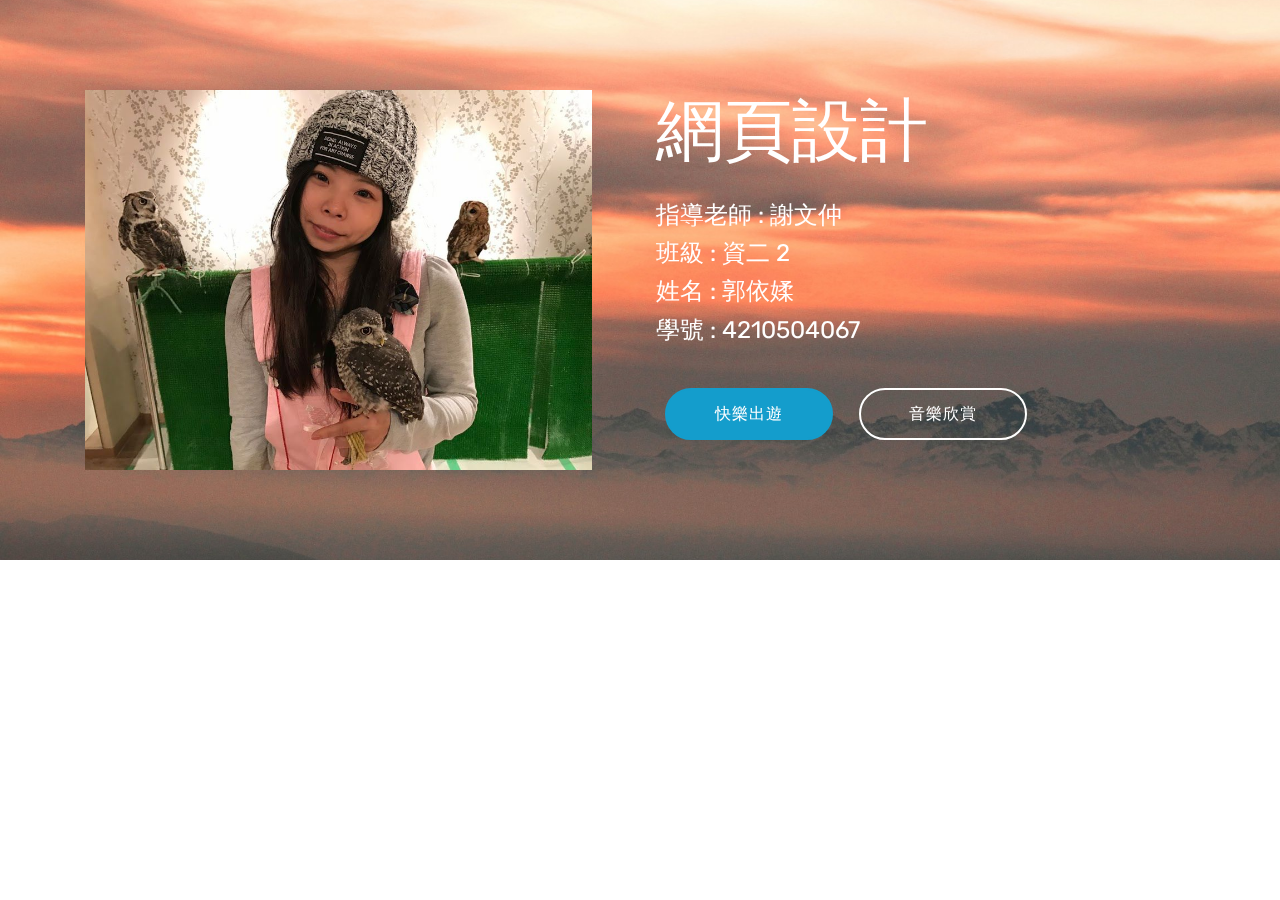
==== index.html @ 555ec70e "create github pages" ====
<!DOCTYPE html>
<html>
<head>
  <!-- Site made with Mobirise Website Builder v4.3.2, https://mobirise.com -->
  <meta charset="UTF-8">
  <meta http-equiv="X-UA-Compatible" content="IE=edge">
  <meta name="generator" content="Mobirise v4.3.2, mobirise.com">
  <meta name="viewport" content="width=device-width, initial-scale=1">
  <link rel="shortcut icon" href="assets/images/logo4.png" type="image/x-icon">
  <meta name="description" content="">
  <title>Home</title>
  <link rel="stylesheet" href="assets/tether/tether.min.css">
  <link rel="stylesheet" href="assets/bootstrap/css/bootstrap.min.css">
  <link rel="stylesheet" href="assets/bootstrap/css/bootstrap-grid.min.css">
  <link rel="stylesheet" href="assets/bootstrap/css/bootstrap-reboot.min.css">
  <link rel="stylesheet" href="assets/theme/css/style.css">
  <link rel="stylesheet" href="assets/mobirise/css/mbr-additional.css" type="text/css">
  
  
  
</head>
<body>
<section class="header3 cid-qCztbUWDJq mbr-parallax-background" id="header3-h" data-rv-view="11">

    

    

    <div class="container">
        <div class="media-container-row">
            <div class="mbr-figure" style="width: 100%;">
                <img src="assets/images/201703-1-911x683.jpg" alt="Mobirise" title="" media-simple="true">
            </div>

            <div class="media-content">
                <h1 class="mbr-section-title mbr-white pb-3 mbr-fonts-style display-1">
                    網頁設計</h1>
                
                <div class="mbr-section-text mbr-white pb-3 ">
                    <p class="mbr-text mbr-fonts-style display-5">指導老師 : 謝文仲
<br>班級 : 資二 2
<br>姓名 : 郭依媃
<br>學號 : 4210504067</p>
                </div>
                <div class="mbr-section-btn"><a class="btn btn-md btn-primary display-4" href="https://mobirise.com">快樂出遊</a>
                    <a class="btn btn-md btn-white-outline display-4" href="https://mobirise.com">音樂欣賞</a></div>
            </div>
        </div>
    </div>

</section>


  <section class="engine"><a href="https://mobirise.co/b">web site creator</a></section><script src="assets/web/assets/jquery/jquery.min.js"></script>
  <script src="assets/popper/popper.min.js"></script>
  <script src="assets/tether/tether.min.js"></script>
  <script src="assets/bootstrap/js/bootstrap.min.js"></script>
  <script src="assets/smooth-scroll/smooth-scroll.js"></script>
  <script src="assets/jarallax/jarallax.min.js"></script>
  <script src="assets/theme/js/script.js"></script>
  
  
</body>
</html>
---- assets/theme/css/style.css ----
/*!
 * Mobirise v4 theme (https://mobirise.com/)
 * Copyright 2017 Mobirise
 */
section {
  background-color: #eeeeee; }

section,
.container,
.container-fluid {
  position: relative;
  word-wrap: break-word; }

a.mbr-iconfont:hover {
  text-decoration: none; }

.article .lead p, .article .lead ul, .article .lead ol, .article .lead pre, .article .lead blockquote {
  margin-bottom: 0; }

a {
  font-style: normal;
  font-weight: 400;
  cursor: pointer; }
  a, a:hover {
    text-decoration: none; }

figure {
  margin-bottom: 0; }

body {
  color: #232323; }

h1, h2, h3, h4, h5, h6,
.h1, .h2, .h3, .h4, .h5, .h6,
.display-1, .display-2, .display-3, .display-4 {
  line-height: 1;
  word-break: break-word;
  word-wrap: break-word; }

b, strong {
  font-weight: bold; }

blockquote {
  padding: 10px 0 10px 20px;
  position: relative;
  border-left: 2px solid;
  border-color: #ff3366; }

input:-webkit-autofill, input:-webkit-autofill:hover, input:-webkit-autofill:focus, input:-webkit-autofill:active {
  transition-delay: 9999s;
  transition-property: background-color, color; }

textarea[type="hidden"] {
  display: none; }

body {
  position: relative; }

section {
  background-position: 50% 50%;
  background-repeat: no-repeat;
  background-size: cover; }
  section .mbr-background-video,
  section .mbr-background-video-preview {
    position: absolute;
    bottom: 0;
    left: 0;
    right: 0;
    top: 0; }

.hidden {
  visibility: hidden; }

.mbr-z-index20 {
  z-index: 20; }

/*! Base colors */
.mbr-white {
  color: #ffffff; }

.mbr-black {
  color: #000000; }

.mbr-bg-white {
  background-color: #ffffff; }

.mbr-bg-black {
  background-color: #000000; }

/*! Text-aligns */
.align-left {
  text-align: left; }

.align-center {
  text-align: center; }

.align-right {
  text-align: right; }

@media (max-width: 767px) {
  .align-left, .align-center, .align-right, .mbr-section-btn, .mbr-section-title {
    text-align: center; } }
/*! Font-weight  */
.mbr-light {
  font-weight: 300; }

.mbr-regular {
  font-weight: 400; }

.mbr-semibold {
  font-weight: 500; }

.mbr-bold {
  font-weight: 700; }

/*! Media  */
.media-size-item {
  -webkit-flex: 1 1 auto;
  -moz-flex: 1 1 auto;
  -ms-flex: 1 1 auto;
  -o-flex: 1 1 auto;
  flex: 1 1 auto; }

.media-content {
  -webkit-flex-basis: 100%;
  flex-basis: 100%; }

.media-container-row {
  display: -ms-flexbox;
  display: -webkit-flex;
  display: flex;
  -webkit-flex-direction: row;
  -ms-flex-direction: row;
  flex-direction: row;
  -webkit-flex-wrap: wrap;
  -ms-flex-wrap: wrap;
  flex-wrap: wrap;
  -webkit-justify-content: center;
  -ms-flex-pack: center;
  justify-content: center;
  -webkit-align-content: center;
  -ms-flex-line-pack: center;
  align-content: center;
  -webkit-align-items: start;
  -ms-flex-align: start;
  align-items: start; }
  .media-container-row .media-size-item {
    width: 400px; }

.media-container-column {
  display: -ms-flexbox;
  display: -webkit-flex;
  display: flex;
  -webkit-flex-direction: column;
  -ms-flex-direction: column;
  flex-direction: column;
  -webkit-flex-wrap: wrap;
  -ms-flex-wrap: wrap;
  flex-wrap: wrap;
  -webkit-justify-content: center;
  -ms-flex-pack: center;
  justify-content: center;
  -webkit-align-content: center;
  -ms-flex-line-pack: center;
  align-content: center;
  -webkit-align-items: stretch;
  -ms-flex-align: stretch;
  align-items: stretch; }
  .media-container-column > * {
    width: 100%; }

@media (min-width: 992px) {
  .media-container-row {
    -webkit-flex-wrap: nowrap;
    -ms-flex-wrap: nowrap;
    flex-wrap: nowrap; } }
figure {
  overflow: hidden; }

figure[mbr-media-size] {
  transition: width 0.1s; }

.mbr-figure img, .mbr-figure iframe {
  display: block;
  width: 100%; }

.card {
  background-color: transparent;
  border: none; }

.card-img {
  text-align: center;
  flex-shrink: 0; }

.media {
  max-width: 100%;
  margin: 0 auto; }

.mbr-figure {
  -ms-flex-item-align: center;
  -ms-grid-row-align: center;
  -webkit-align-self: center;
  align-self: center; }

.media-container > div {
  max-width: 100%; }

.mbr-figure img, .card-img img {
  width: 100%; }

@media (max-width: 991px) {
  .media-size-item {
    width: auto !important; }

  .media {
    width: auto; }

  .mbr-figure {
    width: 100% !important; } }
/*! Buttons */
.mbr-section-btn {
  margin-left: -.25rem;
  margin-right: -.25rem;
  font-size: 0; }

nav .mbr-section-btn {
  margin-left: 0rem;
  margin-right: 0rem; }

/*! Btn icon margin */
.btn .mbr-iconfont, .btn.btn-sm .mbr-iconfont {
  cursor: pointer;
  margin-right: 0.5rem; }

.btn.btn-md .mbr-iconfont, .btn.btn-md .mbr-iconfont {
  margin-right: 0.8rem; }

.mbr-regular {
  font-weight: 400; }

.mbr-semibold {
  font-weight: 500; }

.mbr-bold {
  font-weight: 700; }

[type="submit"] {
  -webkit-appearance: none; }

/*! Full-screen */
.mbr-fullscreen .mbr-overlay {
  min-height: 100vh; }

.mbr-fullscreen {
  display: flex;
  display: -webkit-flex;
  display: -moz-flex;
  display: -ms-flex;
  display: -o-flex;
  align-items: center;
  -webkit-align-items: center;
  min-height: 100vh;
  padding-top: 3rem;
  padding-bottom: 3rem; }

/*! Map */
.map {
  height: 25rem;
  position: relative; }
  .map iframe {
    width: 100%;
    height: 100%; }

/* Form */
.form-asterisk {
  font-family: initial;
  position: absolute;
  top: -2px;
  font-weight: normal; }

/*! Scroll to top arrow */
.mbr-arrow-up {
  bottom: 25px;
  right: 90px;
  position: fixed;
  text-align: right;
  z-index: 5000;
  color: #ffffff;
  font-size: 32px;
  transform: rotate(180deg);
  -webkit-transform: rotate(180deg); }

.mbr-arrow-up a {
  background: rgba(0, 0, 0, 0.2);
  border-radius: 3px;
  color: #fff;
  display: inline-block;
  height: 60px;
  width: 60px;
  outline-style: none !important;
  position: relative;
  text-decoration: none;
  transition: all .3s ease-in-out;
  cursor: pointer;
  text-align: center; }
  .mbr-arrow-up a:hover {
    background-color: rgba(0, 0, 0, 0.4); }
  .mbr-arrow-up a i {
    line-height: 60px; }

.mbr-arrow-up-icon {
  display: block;
  color: #fff; }

.mbr-arrow-up-icon::before {
  content: "\203a";
  display: inline-block;
  font-family: serif;
  font-size: 32px;
  line-height: 1;
  font-style: normal;
  position: relative;
  top: 6px;
  left: -4px;
  -webkit-transform: rotate(-90deg);
  transform: rotate(-90deg); }

/*! Arrow Down */
.mbr-arrow {
  position: absolute;
  bottom: 45px;
  left: 50%;
  width: 60px;
  height: 60px;
  cursor: pointer;
  background-color: rgba(80, 80, 80, 0.5);
  border-radius: 50%;
  -webkit-transform: translateX(-50%);
  transform: translateX(-50%); }
  .mbr-arrow > a {
    display: inline-block;
    text-decoration: none;
    outline-style: none;
    -webkit-animation: arrowdown 1.7s ease-in-out infinite;
    animation: arrowdown 1.7s ease-in-out infinite; }
    .mbr-arrow > a > i {
      position: absolute;
      top: -2px;
      left: 15px;
      font-size: 2rem; }

@keyframes arrowdown {
  0% {
    transform: translateY(0px);
    -webkit-transform: translateY(0px); }
  50% {
    transform: translateY(-5px);
    -webkit-transform: translateY(-5px); }
  100% {
    transform: translateY(0px);
    -webkit-transform: translateY(0px); } }
@-webkit-keyframes arrowdown {
  0% {
    transform: translateY(0px);
    -webkit-transform: translateY(0px); }
  50% {
    transform: translateY(-5px);
    -webkit-transform: translateY(-5px); }
  100% {
    transform: translateY(0px);
    -webkit-transform: translateY(0px); } }
@media (max-width: 500px) {
  .mbr-arrow-up {
    left: 50%;
    right: auto;
    transform: translateX(-50%) rotate(180deg);
    -webkit-transform: translateX(-50%) rotate(180deg); } }
/*Gradients animation*/
@keyframes gradient-animation {
  from {
    background-position: 0% 100%;
    animation-timing-function: ease-in-out; }
  to {
    background-position: 100% 0%;
    animation-timing-function: ease-in-out; } }
@-webkit-keyframes gradient-animation {
  from {
    background-position: 0% 100%;
    animation-timing-function: ease-in-out; }
  to {
    background-position: 100% 0%;
    animation-timing-function: ease-in-out; } }
.bg-gradient {
  background-size: 200% 200%;
  animation: gradient-animation 5s infinite alternate;
  -webkit-animation: gradient-animation 5s infinite alternate; }

.menu .navbar-brand {
  display: -webkit-flex; }
  .menu .navbar-brand span {
    display: flex;
    display: -webkit-flex; }
  .menu .navbar-brand .navbar-caption-wrap {
    display: -webkit-flex; }
  .menu .navbar-brand .navbar-logo img {
    display: -webkit-flex; }
@media (min-width: 768px) and (max-width: 991px) {
  .menu .navbar-toggleable-sm .navbar-nav {
    display: -webkit-box;
    display: -webkit-flex;
    display: -ms-flexbox; } }
@media (min-width: 992px) {
  .menu .navbar-nav.nav-dropdown {
    display: -webkit-flex; }
  .menu .navbar-toggleable-sm .navbar-collapse {
    display: -webkit-flex !important; } }

/*# sourceMappingURL=style.css.map */
.engine {
	position: absolute;
	text-indent: -2400px;
	text-align: center;
	padding: 0;
	top: 0;
	left: -2400px;
}
---- assets/mobirise/css/mbr-additional.css ----
@import url(https://fonts.googleapis.com/css?family=Rubik:300,300i,400,400i,500,500i,700,700i,900,900i);





body {
  font-style: normal;
  line-height: 1.5;
}
.mbr-section-title {
  font-style: normal;
  line-height: 1.2;
}
.mbr-section-subtitle {
  line-height: 1.3;
}
.mbr-text {
  font-style: normal;
  line-height: 1.6;
}
.display-1 {
  font-family: 'Rubik', sans-serif;
  font-size: 4.25rem;
}
.display-1 > .mbr-iconfont {
  font-size: 6.8rem;
}
.display-2 {
  font-family: 'Rubik', sans-serif;
  font-size: 3rem;
}
.display-2 > .mbr-iconfont {
  font-size: 4.8rem;
}
.display-4 {
  font-family: 'Rubik', sans-serif;
  font-size: 1rem;
}
.display-4 > .mbr-iconfont {
  font-size: 1.6rem;
}
.display-5 {
  font-family: 'Rubik', sans-serif;
  font-size: 1.5rem;
}
.display-5 > .mbr-iconfont {
  font-size: 2.4rem;
}
.display-7 {
  font-family: 'Rubik', sans-serif;
  font-size: 1rem;
}
.display-7 > .mbr-iconfont {
  font-size: 1.6rem;
}
/* ---- Fluid typography for mobile devices ---- */
/* 1.4 - font scale ratio ( bootstrap == 1.42857 ) */
/* 100vw - current viewport width */
/* (48 - 20)  48 == 48rem == 768px, 20 == 20rem == 320px(minimal supported viewport) */
/* 0.65 - min scale variable, may vary */
@media (max-width: 768px) {
  .display-1 {
    font-size: 3.4rem;
    font-size: calc( 2.1374999999999997rem + (4.25 - 2.1374999999999997) * ((100vw - 20rem) / (48 - 20)));
    line-height: calc( 1.4 * (2.1374999999999997rem + (4.25 - 2.1374999999999997) * ((100vw - 20rem) / (48 - 20))));
  }
  .display-2 {
    font-size: 2.4rem;
    font-size: calc( 1.7rem + (3 - 1.7) * ((100vw - 20rem) / (48 - 20)));
    line-height: calc( 1.4 * (1.7rem + (3 - 1.7) * ((100vw - 20rem) / (48 - 20))));
  }
  .display-4 {
    font-size: 0.8rem;
    font-size: calc( 1rem + (1 - 1) * ((100vw - 20rem) / (48 - 20)));
    line-height: calc( 1.4 * (1rem + (1 - 1) * ((100vw - 20rem) / (48 - 20))));
  }
  .display-5 {
    font-size: 1.2rem;
    font-size: calc( 1.175rem + (1.5 - 1.175) * ((100vw - 20rem) / (48 - 20)));
    line-height: calc( 1.4 * (1.175rem + (1.5 - 1.175) * ((100vw - 20rem) / (48 - 20))));
  }
}
/* Buttons */
.btn {
  font-weight: 500;
  border-width: 2px;
  font-style: normal;
  letter-spacing: 1px;
  margin: .4rem .8rem;
  white-space: normal;
  -webkit-transition: all 0.3s ease-in-out;
  -moz-transition: all 0.3s ease-in-out;
  transition: all 0.3s ease-in-out;
  padding: 1rem 3rem;
  border-radius: 3px;
  display: inline-flex;
  align-items: center;
  justify-content: center;
  word-break: break-word;
}
.btn-sm {
  font-weight: 500;
  letter-spacing: 1px;
  -webkit-transition: all 0.3s ease-in-out;
  -moz-transition: all 0.3s ease-in-out;
  transition: all 0.3s ease-in-out;
  padding: 0.6rem 1.5rem;
  border-radius: 3px;
}
.btn-md {
  font-weight: 500;
  letter-spacing: 1px;
  margin: .4rem .8rem !important;
  -webkit-transition: all 0.3s ease-in-out;
  -moz-transition: all 0.3s ease-in-out;
  transition: all 0.3s ease-in-out;
  padding: 1rem 3rem;
  border-radius: 3px;
}
.btn-lg {
  font-weight: 500;
  letter-spacing: 1px;
  margin: .4rem .8rem !important;
  -webkit-transition: all 0.3s ease-in-out;
  -moz-transition: all 0.3s ease-in-out;
  transition: all 0.3s ease-in-out;
  padding: 1.2rem 3.2rem;
  border-radius: 3px;
}
.bg-primary {
  background-color: #149dcc !important;
}
.bg-success {
  background-color: #f7ed4a !important;
}
.bg-info {
  background-color: #82786e !important;
}
.bg-warning {
  background-color: #879a9f !important;
}
.bg-danger {
  background-color: #b1a374 !important;
}
.btn-primary,
.btn-primary:active {
  background-color: #149dcc;
  border-color: #149dcc;
  color: #ffffff;
}
.btn-primary:hover,
.btn-primary:focus,
.btn-primary.focus,
.btn-primary.active {
  color: #ffffff;
  background-color: #0d6786;
  border-color: #0d6786;
}
.btn-primary.disabled,
.btn-primary:disabled {
  color: #ffffff !important;
  background-color: #0d6786 !important;
  border-color: #0d6786 !important;
}
.btn-secondary,
.btn-secondary:active {
  background-color: #ff3366;
  border-color: #ff3366;
  color: #ffffff;
}
.btn-secondary:hover,
.btn-secondary:focus,
.btn-secondary.focus,
.btn-secondary.active {
  color: #ffffff;
  background-color: #e50039;
  border-color: #e50039;
}
.btn-secondary.disabled,
.btn-secondary:disabled {
  color: #ffffff !important;
  background-color: #e50039 !important;
  border-color: #e50039 !important;
}
.btn-info,
.btn-info:active {
  background-color: #82786e;
  border-color: #82786e;
  color: #ffffff;
}
.btn-info:hover,
.btn-info:focus,
.btn-info.focus,
.btn-info.active {
  color: #ffffff;
  background-color: #59524b;
  border-color: #59524b;
}
.btn-info.disabled,
.btn-info:disabled {
  color: #ffffff !important;
  background-color: #59524b !important;
  border-color: #59524b !important;
}
.btn-success,
.btn-success:active {
  background-color: #f7ed4a;
  border-color: #f7ed4a;
  color: #ffffff;
}
.btn-success:hover,
.btn-success:focus,
.btn-success.focus,
.btn-success.active {
  color: #ffffff;
  background-color: #eadd0a;
  border-color: #eadd0a;
}
.btn-success.disabled,
.btn-success:disabled {
  color: #ffffff !important;
  background-color: #eadd0a !important;
  border-color: #eadd0a !important;
}
.btn-warning,
.btn-warning:active {
  background-color: #879a9f;
  border-color: #879a9f;
  color: #ffffff;
}
.btn-warning:hover,
.btn-warning:focus,
.btn-warning.focus,
.btn-warning.active {
  color: #ffffff;
  background-color: #617479;
  border-color: #617479;
}
.btn-warning.disabled,
.btn-warning:disabled {
  color: #ffffff !important;
  background-color: #617479 !important;
  border-color: #617479 !important;
}
.btn-danger,
.btn-danger:active {
  background-color: #b1a374;
  border-color: #b1a374;
  color: #ffffff;
}
.btn-danger:hover,
.btn-danger:focus,
.btn-danger.focus,
.btn-danger.active {
  color: #ffffff;
  background-color: #8b7d4e;
  border-color: #8b7d4e;
}
.btn-danger.disabled,
.btn-danger:disabled {
  color: #ffffff !important;
  background-color: #8b7d4e !important;
  border-color: #8b7d4e !important;
}
.btn-white {
  color: #333333 !important;
}
.btn-white,
.btn-white:active {
  background-color: #ffffff;
  border-color: #ffffff;
  color: #ffffff;
}
.btn-white:hover,
.btn-white:focus,
.btn-white.focus,
.btn-white.active {
  color: #ffffff;
  background-color: #d4d4d4;
  border-color: #d4d4d4;
}
.btn-white.disabled,
.btn-white:disabled {
  color: #ffffff !important;
  background-color: #d4d4d4 !important;
  border-color: #d4d4d4 !important;
}
.btn-black,
.btn-black:active {
  background-color: #333333;
  border-color: #333333;
  color: #ffffff;
}
.btn-black:hover,
.btn-black:focus,
.btn-black.focus,
.btn-black.active {
  color: #ffffff;
  background-color: #0d0d0d;
  border-color: #0d0d0d;
}
.btn-black.disabled,
.btn-black:disabled {
  color: #ffffff !important;
  background-color: #0d0d0d !important;
  border-color: #0d0d0d !important;
}
.btn-primary-outline,
.btn-primary-outline:active {
  background: none;
  border-color: #0b566f;
  color: #0b566f;
}
.btn-primary-outline:hover,
.btn-primary-outline:focus,
.btn-primary-outline.focus,
.btn-primary-outline.active {
  color: #ffffff;
  background-color: #149dcc;
  border-color: #149dcc;
}
.btn-primary-outline.disabled,
.btn-primary-outline:disabled {
  color: #ffffff !important;
  background-color: #149dcc !important;
  border-color: #149dcc !important;
}
.btn-secondary-outline,
.btn-secondary-outline:active {
  background: none;
  border-color: #cc0033;
  color: #cc0033;
}
.btn-secondary-outline:hover,
.btn-secondary-outline:focus,
.btn-secondary-outline.focus,
.btn-secondary-outline.active {
  color: #ffffff;
  background-color: #ff3366;
  border-color: #ff3366;
}
.btn-secondary-outline.disabled,
.btn-secondary-outline:disabled {
  color: #ffffff !important;
  background-color: #ff3366 !important;
  border-color: #ff3366 !important;
}
.btn-info-outline,
.btn-info-outline:active {
  background: none;
  border-color: #4b453f;
  color: #4b453f;
}
.btn-info-outline:hover,
.btn-info-outline:focus,
.btn-info-outline.focus,
.btn-info-outline.active {
  color: #ffffff;
  background-color: #82786e;
  border-color: #82786e;
}
.btn-info-outline.disabled,
.btn-info-outline:disabled {
  color: #ffffff !important;
  background-color: #82786e !important;
  border-color: #82786e !important;
}
.btn-success-outline,
.btn-success-outline:active {
  background: none;
  border-color: #d2c609;
  color: #d2c609;
}
.btn-success-outline:hover,
.btn-success-outline:focus,
.btn-success-outline.focus,
.btn-success-outline.active {
  color: #ffffff;
  background-color: #f7ed4a;
  border-color: #f7ed4a;
}
.btn-success-outline.disabled,
.btn-success-outline:disabled {
  color: #ffffff !important;
  background-color: #f7ed4a !important;
  border-color: #f7ed4a !important;
}
.btn-warning-outline,
.btn-warning-outline:active {
  background: none;
  border-color: #55666b;
  color: #55666b;
}
.btn-warning-outline:hover,
.btn-warning-outline:focus,
.btn-warning-outline.focus,
.btn-warning-outline.active {
  color: #ffffff;
  background-color: #879a9f;
  border-color: #879a9f;
}
.btn-warning-outline.disabled,
.btn-warning-outline:disabled {
  color: #ffffff !important;
  background-color: #879a9f !important;
  border-color: #879a9f !important;
}
.btn-danger-outline,
.btn-danger-outline:active {
  background: none;
  border-color: #7a6e45;
  color: #7a6e45;
}
.btn-danger-outline:hover,
.btn-danger-outline:focus,
.btn-danger-outline.focus,
.btn-danger-outline.active {
  color: #ffffff;
  background-color: #b1a374;
  border-color: #b1a374;
}
.btn-danger-outline.disabled,
.btn-danger-outline:disabled {
  color: #ffffff !important;
  background-color: #b1a374 !important;
  border-color: #b1a374 !important;
}
.btn-black-outline,
.btn-black-outline:active {
  background: none;
  border-color: #000000;
  color: #000000;
}
.btn-black-outline:hover,
.btn-black-outline:focus,
.btn-black-outline.focus,
.btn-black-outline.active {
  color: #ffffff;
  background-color: #333333;
  border-color: #333333;
}
.btn-black-outline.disabled,
.btn-black-outline:disabled {
  color: #ffffff !important;
  background-color: #333333 !important;
  border-color: #333333 !important;
}
.btn-white-outline,
.btn-white-outline:active,
.btn-white-outline.active {
  background: none;
  border-color: #ffffff;
  color: #ffffff;
}
.btn-white-outline:hover,
.btn-white-outline:focus,
.btn-white-outline.focus {
  color: #333333;
  background-color: #ffffff;
  border-color: #ffffff;
}
.text-primary {
  color: #149dcc !important;
}
.text-secondary {
  color: #ff3366 !important;
}
.text-success {
  color: #f7ed4a !important;
}
.text-info {
  color: #82786e !important;
}
.text-warning {
  color: #879a9f !important;
}
.text-danger {
  color: #b1a374 !important;
}
.text-white {
  color: #ffffff !important;
}
.text-black {
  color: #000000 !important;
}
a.text-primary:hover,
a.text-primary:focus {
  color: #0b566f !important;
}
a.text-secondary:hover,
a.text-secondary:focus {
  color: #cc0033 !important;
}
a.text-success:hover,
a.text-success:focus {
  color: #d2c609 !important;
}
a.text-info:hover,
a.text-info:focus {
  color: #4b453f !important;
}
a.text-warning:hover,
a.text-warning:focus {
  color: #55666b !important;
}
a.text-danger:hover,
a.text-danger:focus {
  color: #7a6e45 !important;
}
a.text-white:hover,
a.text-white:focus {
  color: #b3b3b3 !important;
}
a.text-black:hover,
a.text-black:focus {
  color: #4d4d4d !important;
}
.alert-success {
  background-color: #70c770;
}
.alert-info {
  background-color: #82786e;
}
.alert-warning {
  background-color: #879a9f;
}
.alert-danger {
  background-color: #b1a374;
}
.mbr-section-btn a.btn:not(.btn-form) {
  border-radius: 100px;
}
.mbr-section-btn a.btn:not(.btn-form):hover {
  box-shadow: 0 10px 40px 0 rgba(0, 0, 0, 0.2);
}
.mbr-gallery-filter li a {
  border-radius: 100px !important;
}
.mbr-gallery-filter li.active .btn {
  background-color: #149dcc;
  border-color: #149dcc;
  color: #ffffff;
}
.mbr-gallery-filter li.active .btn:focus {
  box-shadow: none;
}
.nav-tabs .nav-link {
  border-radius: 100px !important;
}
.btn-form {
  border-radius: 0;
}
.btn-form:hover {
  cursor: pointer;
}
a,
a:hover {
  color: #149dcc;
}
.mbr-plan-header.bg-primary .mbr-plan-subtitle,
.mbr-plan-header.bg-primary .mbr-plan-price-desc {
  color: #b4e6f8;
}
.mbr-plan-header.bg-success .mbr-plan-subtitle,
.mbr-plan-header.bg-success .mbr-plan-price-desc {
  color: #ffffff;
}
.mbr-plan-header.bg-info .mbr-plan-subtitle,
.mbr-plan-header.bg-info .mbr-plan-price-desc {
  color: #beb8b2;
}
.mbr-plan-header.bg-warning .mbr-plan-subtitle,
.mbr-plan-header.bg-warning .mbr-plan-price-desc {
  color: #ced6d8;
}
.mbr-plan-header.bg-danger .mbr-plan-subtitle,
.mbr-plan-header.bg-danger .mbr-plan-price-desc {
  color: #dfd9c6;
}
/* Scroll to top button*/
.scrollToTop_wraper {
  opacity: 0 !important;
}
/* Others*/
.note-check a[data-value=Rubik] {
  font-style: normal;
}
.mbr-arrow a {
  color: #ffffff;
}
.form-control-label {
  position: relative;
  cursor: pointer;
  margin-bottom: .357em;
  padding: 0;
}
.alert {
  color: #ffffff;
  border-radius: 0;
  border: 0;
  font-size: .875rem;
  line-height: 1.5;
  margin-bottom: 1.875rem;
  padding: 1.25rem;
  position: relative;
}
.alert.alert-form::after {
  background-color: inherit;
  bottom: -7px;
  content: "";
  display: block;
  height: 14px;
  left: 50%;
  margin-left: -7px;
  position: absolute;
  transform: rotate(45deg);
  width: 14px;
}
.form-control {
  background-color: #f5f5f5;
  box-shadow: none;
  color: #565656;
  font-family: 'Rubik', sans-serif;
  font-size: 1rem;
  line-height: 1.43;
  min-height: 3.5em;
  padding: 1.07em .5em;
}
.form-control > .mbr-iconfont {
  font-size: 1.6rem;
}
.form-control,
.form-control:focus {
  border: 1px solid #e8e8e8;
}
.form-active .form-control:invalid {
  border-color: red;
}
.mbr-overlay {
  background-color: #000;
  bottom: 0;
  left: 0;
  opacity: .5;
  position: absolute;
  right: 0;
  top: 0;
  z-index: 0;
}
blockquote {
  font-style: italic;
  padding: 10px 0 10px 20px;
  font-size: 1.09rem;
  position: relative;
  border-color: #149dcc;
  border-width: 3px;
}
ul,
ol,
pre,
blockquote {
  margin-bottom: 2.3125rem;
}
pre {
  background: #f4f4f4;
  padding: 10px 24px;
  white-space: pre-wrap;
}
.inactive {
  -webkit-user-select: none;
  -moz-user-select: none;
  -ms-user-select: none;
  user-select: none;
  pointer-events: none;
  -webkit-user-drag: none;
  user-drag: none;
}
.mbr-section__comments .row {
  justify-content: center;
}
/* Forms */
.mbr-form .btn {
  margin: .4rem 0;
}
.mbr-form .input-group-btn a.btn {
  border-radius: 100px !important;
}
.mbr-form .input-group-btn a.btn:hover {
  box-shadow: 0 10px 40px 0 rgba(0, 0, 0, 0.2);
}
.mbr-form .input-group-btn button[type="submit"] {
  border-radius: 100px !important;
  padding: 1rem 3rem;
}
.mbr-form .input-group-btn button[type="submit"]:hover {
  box-shadow: 0 10px 40px 0 rgba(0, 0, 0, 0.2);
}
.form2 .form-control {
  border-top-left-radius: 100px;
  border-bottom-left-radius: 100px;
}
.form2 .input-group-btn a.btn {
  border-top-left-radius: 0 !important;
  border-bottom-left-radius: 0 !important;
}
.form2 .input-group-btn button[type="submit"] {
  border-top-left-radius: 0 !important;
  border-bottom-left-radius: 0 !important;
}
.form3 input[type="email"] {
  border-radius: 100px !important;
}
@media (max-width: 349px) {
  .form2 input[type="email"] {
    border-radius: 100px !important;
  }
  .form2 .input-group-btn a.btn {
    border-radius: 100px !important;
  }
  .form2 .input-group-btn button[type="submit"] {
    border-radius: 100px !important;
  }
}
@media (max-width: 767px) {
  .btn {
    font-size: .75rem !important;
  }
  .btn .mbr-iconfont {
    font-size: 1rem !important;
  }
}
/* Social block */
.btn-social {
  font-size: 20px;
  border-radius: 50%;
  padding: 0;
  width: 44px;
  height: 44px;
  line-height: 44px;
  text-align: center;
  position: relative;
  border: 2px solid #c0a375;
  border-color: #149dcc;
  color: #232323;
  cursor: pointer;
}
.btn-social i {
  top: 0;
  line-height: 44px;
  width: 44px;
}
.btn-social:hover {
  color: #fff;
  background: #149dcc;
}
.btn-social + .btn {
  margin-left: .1rem;
}
/* Footer */
.mbr-footer-content li::before,
.mbr-footer .mbr-contacts li::before {
  background: #149dcc;
}
.mbr-footer-content li a:hover,
.mbr-footer .mbr-contacts li a:hover {
  color: #149dcc;
}
.footer3 input[type="email"],
.footer4 input[type="email"] {
  border-radius: 100px !important;
}
.footer3 .input-group-btn a.btn,
.footer4 .input-group-btn a.btn {
  border-radius: 100px !important;
}
.footer3 .input-group-btn button[type="submit"],
.footer4 .input-group-btn button[type="submit"] {
  border-radius: 100px !important;
}
/* Headers*/
.header13 .form-inline input[type="email"],
.header14 .form-inline input[type="email"] {
  border-radius: 100px;
}
.header13 .form-inline input[type="text"],
.header14 .form-inline input[type="text"] {
  border-radius: 100px;
}
.header13 .form-inline input[type="tel"],
.header14 .form-inline input[type="tel"] {
  border-radius: 100px;
}
.header13 .form-inline a.btn,
.header14 .form-inline a.btn {
  border-radius: 100px;
}
.header13 .form-inline button,
.header14 .form-inline button {
  border-radius: 100px !important;
}
.offset-1 {
  margin-left: 8.33333%;
}
.offset-2 {
  margin-left: 16.66667%;
}
.offset-3 {
  margin-left: 25%;
}
.offset-4 {
  margin-left: 33.33333%;
}
.offset-5 {
  margin-left: 41.66667%;
}
.offset-6 {
  margin-left: 50%;
}
.offset-7 {
  margin-left: 58.33333%;
}
.offset-8 {
  margin-left: 66.66667%;
}
.offset-9 {
  margin-left: 75%;
}
.offset-10 {
  margin-left: 83.33333%;
}
.offset-11 {
  margin-left: 91.66667%;
}
@media (min-width: 576px) {
  .offset-sm-0 {
    margin-left: 0%;
  }
  .offset-sm-1 {
    margin-left: 8.33333%;
  }
  .offset-sm-2 {
    margin-left: 16.66667%;
  }
  .offset-sm-3 {
    margin-left: 25%;
  }
  .offset-sm-4 {
    margin-left: 33.33333%;
  }
  .offset-sm-5 {
    margin-left: 41.66667%;
  }
  .offset-sm-6 {
    margin-left: 50%;
  }
  .offset-sm-7 {
    margin-left: 58.33333%;
  }
  .offset-sm-8 {
    margin-left: 66.66667%;
  }
  .offset-sm-9 {
    margin-left: 75%;
  }
  .offset-sm-10 {
    margin-left: 83.33333%;
  }
  .offset-sm-11 {
    margin-left: 91.66667%;
  }
}
@media (min-width: 768px) {
  .offset-md-0 {
    margin-left: 0%;
  }
  .offset-md-1 {
    margin-left: 8.33333%;
  }
  .offset-md-2 {
    margin-left: 16.66667%;
  }
  .offset-md-3 {
    margin-left: 25%;
  }
  .offset-md-4 {
    margin-left: 33.33333%;
  }
  .offset-md-5 {
    margin-left: 41.66667%;
  }
  .offset-md-6 {
    margin-left: 50%;
  }
  .offset-md-7 {
    margin-left: 58.33333%;
  }
  .offset-md-8 {
    margin-left: 66.66667%;
  }
  .offset-md-9 {
    margin-left: 75%;
  }
  .offset-md-10 {
    margin-left: 83.33333%;
  }
  .offset-md-11 {
    margin-left: 91.66667%;
  }
}
@media (min-width: 992px) {
  .offset-lg-0 {
    margin-left: 0%;
  }
  .offset-lg-1 {
    margin-left: 8.33333%;
  }
  .offset-lg-2 {
    margin-left: 16.66667%;
  }
  .offset-lg-3 {
    margin-left: 25%;
  }
  .offset-lg-4 {
    margin-left: 33.33333%;
  }
  .offset-lg-5 {
    margin-left: 41.66667%;
  }
  .offset-lg-6 {
    margin-left: 50%;
  }
  .offset-lg-7 {
    margin-left: 58.33333%;
  }
  .offset-lg-8 {
    margin-left: 66.66667%;
  }
  .offset-lg-9 {
    margin-left: 75%;
  }
  .offset-lg-10 {
    margin-left: 83.33333%;
  }
  .offset-lg-11 {
    margin-left: 91.66667%;
  }
}
@media (min-width: 1200px) {
  .offset-xl-0 {
    margin-left: 0%;
  }
  .offset-xl-1 {
    margin-left: 8.33333%;
  }
  .offset-xl-2 {
    margin-left: 16.66667%;
  }
  .offset-xl-3 {
    margin-left: 25%;
  }
  .offset-xl-4 {
    margin-left: 33.33333%;
  }
  .offset-xl-5 {
    margin-left: 41.66667%;
  }
  .offset-xl-6 {
    margin-left: 50%;
  }
  .offset-xl-7 {
    margin-left: 58.33333%;
  }
  .offset-xl-8 {
    margin-left: 66.66667%;
  }
  .offset-xl-9 {
    margin-left: 75%;
  }
  .offset-xl-10 {
    margin-left: 83.33333%;
  }
  .offset-xl-11 {
    margin-left: 91.66667%;
  }
}
.navbar-toggler {
  -webkit-align-self: flex-start;
  -ms-flex-item-align: start;
  align-self: flex-start;
  padding: 0.25rem 0.75rem;
  font-size: 1.25rem;
  line-height: 1;
  background: transparent;
  border: 1px solid transparent;
  -webkit-border-radius: 0.25rem;
  border-radius: 0.25rem;
}
.navbar-toggler:focus,
.navbar-toggler:hover {
  text-decoration: none;
}
.navbar-toggler-icon {
  display: inline-block;
  width: 1.5em;
  height: 1.5em;
  vertical-align: middle;
  content: "";
  background: no-repeat center center;
  -webkit-background-size: 100% 100%;
  -o-background-size: 100% 100%;
  background-size: 100% 100%;
}
.navbar-toggler-left {
  position: absolute;
  left: 1rem;
}
.navbar-toggler-right {
  position: absolute;
  right: 1rem;
}
@media (max-width: 575px) {
  .navbar-toggleable .navbar-nav .dropdown-menu {
    position: static;
    float: none;
  }
  .navbar-toggleable > .container {
    padding-right: 0;
    padding-left: 0;
  }
}
@media (min-width: 576px) {
  .navbar-toggleable {
    -webkit-box-orient: horizontal;
    -webkit-box-direction: normal;
    -webkit-flex-direction: row;
    -ms-flex-direction: row;
    flex-direction: row;
    -webkit-flex-wrap: nowrap;
    -ms-flex-wrap: nowrap;
    flex-wrap: nowrap;
    -webkit-box-align: center;
    -webkit-align-items: center;
    -ms-flex-align: center;
    align-items: center;
  }
  .navbar-toggleable .navbar-nav {
    -webkit-box-orient: horizontal;
    -webkit-box-direction: normal;
    -webkit-flex-direction: row;
    -ms-flex-direction: row;
    flex-direction: row;
  }
  .navbar-toggleable .navbar-nav .nav-link {
    padding-right: .5rem;
    padding-left: .5rem;
  }
  .navbar-toggleable > .container {
    display: -webkit-box;
    display: -webkit-flex;
    display: -ms-flexbox;
    display: flex;
    -webkit-flex-wrap: nowrap;
    -ms-flex-wrap: nowrap;
    flex-wrap: nowrap;
    -webkit-box-align: center;
    -webkit-align-items: center;
    -ms-flex-align: center;
    align-items: center;
  }
  .navbar-toggleable .navbar-collapse {
    display: -webkit-box !important;
    display: -webkit-flex !important;
    display: -ms-flexbox !important;
    display: flex !important;
    width: 100%;
  }
  .navbar-toggleable .navbar-toggler {
    display: none;
  }
}
@media (max-width: 767px) {
  .navbar-toggleable-sm .navbar-nav .dropdown-menu {
    position: static;
    float: none;
  }
  .navbar-toggleable-sm > .container {
    padding-right: 0;
    padding-left: 0;
  }
}
@media (min-width: 768px) {
  .navbar-toggleable-sm {
    -webkit-box-orient: horizontal;
    -webkit-box-direction: normal;
    -webkit-flex-direction: row;
    -ms-flex-direction: row;
    flex-direction: row;
    -webkit-flex-wrap: nowrap;
    -ms-flex-wrap: nowrap;
    flex-wrap: nowrap;
    -webkit-box-align: center;
    -webkit-align-items: center;
    -ms-flex-align: center;
    align-items: center;
  }
  .navbar-toggleable-sm .navbar-nav {
    -webkit-box-orient: horizontal;
    -webkit-box-direction: normal;
    -webkit-flex-direction: row;
    -ms-flex-direction: row;
    flex-direction: row;
  }
  .navbar-toggleable-sm .navbar-nav .nav-link {
    padding-right: .5rem;
    padding-left: .5rem;
  }
  .navbar-toggleable-sm > .container {
    display: -webkit-box;
    display: -webkit-flex;
    display: -ms-flexbox;
    display: flex;
    -webkit-flex-wrap: nowrap;
    -ms-flex-wrap: nowrap;
    flex-wrap: nowrap;
    -webkit-box-align: center;
    -webkit-align-items: center;
    -ms-flex-align: center;
    align-items: center;
  }
  .navbar-toggleable-sm .navbar-collapse {
    display: -webkit-box !important;
    display: -webkit-flex !important;
    display: -ms-flexbox !important;
    display: flex !important;
    width: 100%;
  }
  .navbar-toggleable-sm .navbar-toggler {
    display: none;
  }
}
@media (max-width: 991px) {
  .navbar-toggleable-md .navbar-nav .dropdown-menu {
    position: static;
    float: none;
  }
  .navbar-toggleable-md > .container {
    padding-right: 0;
    padding-left: 0;
  }
}
@media (min-width: 992px) {
  .navbar-toggleable-md {
    -webkit-box-orient: horizontal;
    -webkit-box-direction: normal;
    -webkit-flex-direction: row;
    -ms-flex-direction: row;
    flex-direction: row;
    -webkit-flex-wrap: nowrap;
    -ms-flex-wrap: nowrap;
    flex-wrap: nowrap;
    -webkit-box-align: center;
    -webkit-align-items: center;
    -ms-flex-align: center;
    align-items: center;
  }
  .navbar-toggleable-md .navbar-nav {
    -webkit-box-orient: horizontal;
    -webkit-box-direction: normal;
    -webkit-flex-direction: row;
    -ms-flex-direction: row;
    flex-direction: row;
  }
  .navbar-toggleable-md .navbar-nav .nav-link {
    padding-right: .5rem;
    padding-left: .5rem;
  }
  .navbar-toggleable-md > .container {
    display: -webkit-box;
    display: -webkit-flex;
    display: -ms-flexbox;
    display: flex;
    -webkit-flex-wrap: nowrap;
    -ms-flex-wrap: nowrap;
    flex-wrap: nowrap;
    -webkit-box-align: center;
    -webkit-align-items: center;
    -ms-flex-align: center;
    align-items: center;
  }
  .navbar-toggleable-md .navbar-collapse {
    display: -webkit-box !important;
    display: -webkit-flex !important;
    display: -ms-flexbox !important;
    display: flex !important;
    width: 100%;
  }
  .navbar-toggleable-md .navbar-toggler {
    display: none;
  }
}
@media (max-width: 1199px) {
  .navbar-toggleable-lg .navbar-nav .dropdown-menu {
    position: static;
    float: none;
  }
  .navbar-toggleable-lg > .container {
    padding-right: 0;
    padding-left: 0;
  }
}
@media (min-width: 1200px) {
  .navbar-toggleable-lg {
    -webkit-box-orient: horizontal;
    -webkit-box-direction: normal;
    -webkit-flex-direction: row;
    -ms-flex-direction: row;
    flex-direction: row;
    -webkit-flex-wrap: nowrap;
    -ms-flex-wrap: nowrap;
    flex-wrap: nowrap;
    -webkit-box-align: center;
    -webkit-align-items: center;
    -ms-flex-align: center;
    align-items: center;
  }
  .navbar-toggleable-lg .navbar-nav {
    -webkit-box-orient: horizontal;
    -webkit-box-direction: normal;
    -webkit-flex-direction: row;
    -ms-flex-direction: row;
    flex-direction: row;
  }
  .navbar-toggleable-lg .navbar-nav .nav-link {
    padding-right: .5rem;
    padding-left: .5rem;
  }
  .navbar-toggleable-lg > .container {
    display: -webkit-box;
    display: -webkit-flex;
    display: -ms-flexbox;
    display: flex;
    -webkit-flex-wrap: nowrap;
    -ms-flex-wrap: nowrap;
    flex-wrap: nowrap;
    -webkit-box-align: center;
    -webkit-align-items: center;
    -ms-flex-align: center;
    align-items: center;
  }
  .navbar-toggleable-lg .navbar-collapse {
    display: -webkit-box !important;
    display: -webkit-flex !important;
    display: -ms-flexbox !important;
    display: flex !important;
    width: 100%;
  }
  .navbar-toggleable-lg .navbar-toggler {
    display: none;
  }
}
.navbar-toggleable-xl {
  -webkit-box-orient: horizontal;
  -webkit-box-direction: normal;
  -webkit-flex-direction: row;
  -ms-flex-direction: row;
  flex-direction: row;
  -webkit-flex-wrap: nowrap;
  -ms-flex-wrap: nowrap;
  flex-wrap: nowrap;
  -webkit-box-align: center;
  -webkit-align-items: center;
  -ms-flex-align: center;
  align-items: center;
}
.navbar-toggleable-xl .navbar-nav .dropdown-menu {
  position: static;
  float: none;
}
.navbar-toggleable-xl > .container {
  padding-right: 0;
  padding-left: 0;
}
.navbar-toggleable-xl .navbar-nav {
  -webkit-box-orient: horizontal;
  -webkit-box-direction: normal;
  -webkit-flex-direction: row;
  -ms-flex-direction: row;
  flex-direction: row;
}
.navbar-toggleable-xl .navbar-nav .nav-link {
  padding-right: .5rem;
  padding-left: .5rem;
}
.navbar-toggleable-xl > .container {
  display: -webkit-box;
  display: -webkit-flex;
  display: -ms-flexbox;
  display: flex;
  -webkit-flex-wrap: nowrap;
  -ms-flex-wrap: nowrap;
  flex-wrap: nowrap;
  -webkit-box-align: center;
  -webkit-align-items: center;
  -ms-flex-align: center;
  align-items: center;
}
.navbar-toggleable-xl .navbar-collapse {
  display: -webkit-box !important;
  display: -webkit-flex !important;
  display: -ms-flexbox !important;
  display: flex !important;
  width: 100%;
}
.navbar-toggleable-xl .navbar-toggler {
  display: none;
}
.card-img {
  width: auto;
}
.menu .navbar.collapsed:not(.beta-menu) {
  flex-direction: column;
}
.carousel-item.active,
.carousel-item-next,
.carousel-item-prev {
  display: -webkit-box;
  display: -webkit-flex;
  display: -ms-flexbox;
  display: flex;
}
.note-air-layout .dropup .dropdown-menu,
.note-air-layout .navbar-fixed-bottom .dropdown .dropdown-menu {
  bottom: initial !important;
}
html,
body {
  height: auto;
  min-height: 100vh;
}
.cid-qCztbUWDJq {
  padding-top: 90px;
  padding-bottom: 90px;
  background-image: url("../../../assets/images/background4.jpg");
}
@media (min-width: 992px) {
  .cid-qCztbUWDJq .mbr-figure {
    padding-right: 4rem;
  }
}
@media (max-width: 991px) {
  .cid-qCztbUWDJq .mbr-figure {
    padding-bottom: 3rem;
  }
}
@media (max-width: 767px) {
  .cid-qCztbUWDJq .mbr-text {
    text-align: center;
  }
}
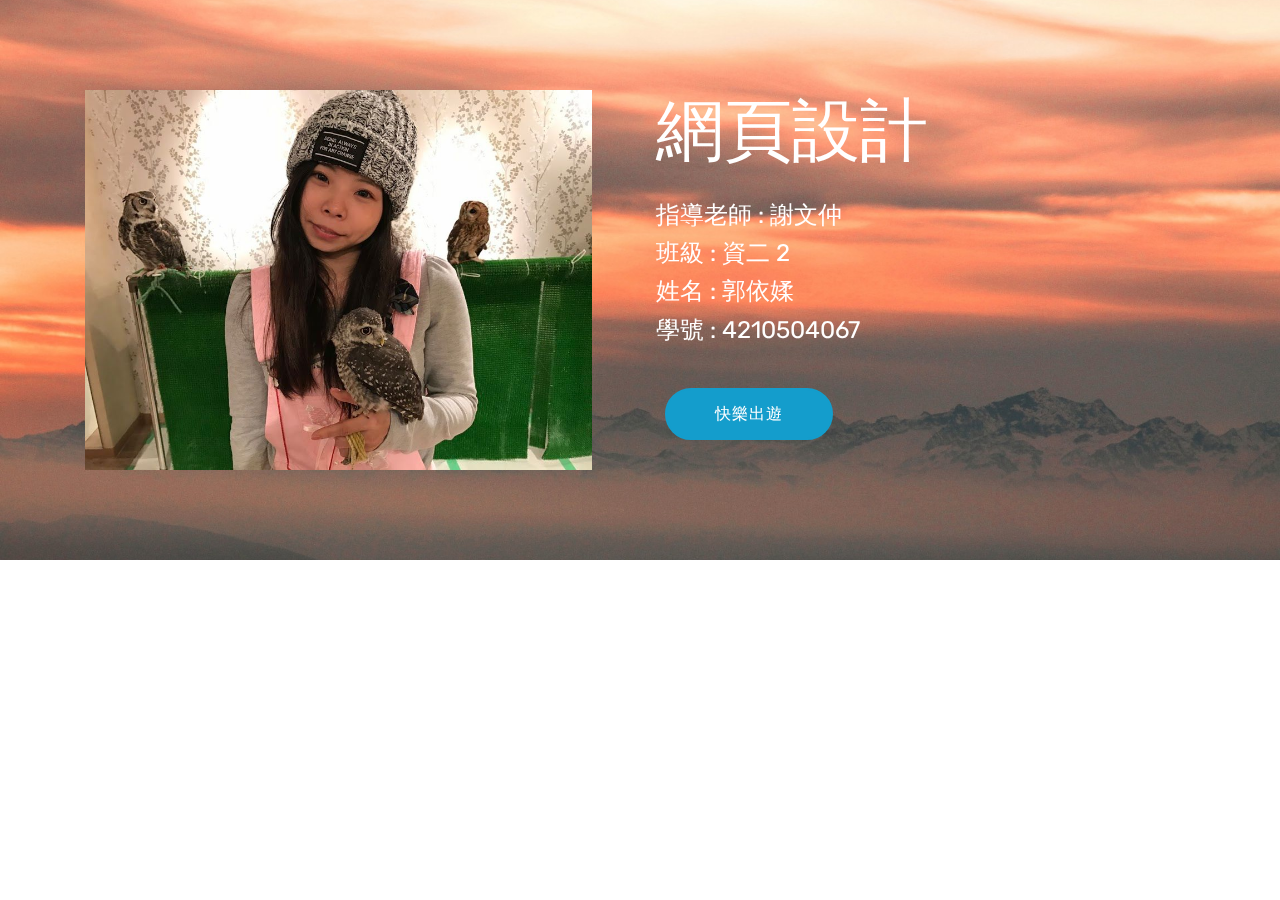
==== commit b8eadb39: "create github pages" ====
--- a/index.html
+++ b/index.html
@@ -20,7 +20,7 @@
   
 </head>
 <body>
-<section class="header3 cid-qCztbUWDJq mbr-parallax-background" id="header3-h" data-rv-view="11">
+<section class="header3 cid-qCztbUWDJq mbr-parallax-background" id="header3-h" data-rv-view="465">
 
     
 
@@ -42,8 +42,7 @@
 <br>姓名 : 郭依媃
 <br>學號 : 4210504067</p>
                 </div>
-                <div class="mbr-section-btn"><a class="btn btn-md btn-primary display-4" href="https://mobirise.com">快樂出遊</a>
-                    <a class="btn btn-md btn-white-outline display-4" href="https://mobirise.com">音樂欣賞</a></div>
+                <div class="mbr-section-btn"><a class="btn btn-md btn-primary display-4" href="https://yiroukuo.github.io/travel/happy%20travel.html" target="_blank">快樂出遊</a></div>
             </div>
         </div>
     </div>
@@ -51,7 +50,7 @@
 </section>
 
 
-  <section class="engine"><a href="https://mobirise.co/b">web site creator</a></section><script src="assets/web/assets/jquery/jquery.min.js"></script>
+  <section class="engine"><a href="https://mobirise.co/m">bootstrap table</a></section><script src="assets/web/assets/jquery/jquery.min.js"></script>
   <script src="assets/popper/popper.min.js"></script>
   <script src="assets/tether/tether.min.js"></script>
   <script src="assets/bootstrap/js/bootstrap.min.js"></script>
--- a/assets/mobirise/css/mbr-additional.css
+++ b/assets/mobirise/css/mbr-additional.css
@@ -1357,3 +1357,382 @@
     text-align: center;
   }
 }
+.cid-qCzvSm8Rdh {
+  background-image: url("../../../assets/images/background1.jpg");
+}
+.cid-qCzvSm8Rdh h1 {
+  color: #616161;
+}
+.cid-qCzvSm8Rdh h2,
+.cid-qCzvSm8Rdh h3,
+.cid-qCzvSm8Rdh p {
+  color: #767676;
+}
+.cid-qCzvSm8Rdh .mbr-section-subtitle {
+  font-style: italic;
+}
+.cid-qCzA10bVpD {
+  padding-top: 45px;
+  padding-bottom: 45px;
+  background-color: #ffffff;
+}
+.cid-qCzA10bVpD .content-slider {
+  display: flex;
+  justify-content: center;
+}
+.cid-qCzA10bVpD .modal-body .close {
+  background: #1b1b1b;
+}
+.cid-qCzA10bVpD .modal-body .close span {
+  font-style: normal;
+}
+.cid-qCzA10bVpD .carousel-inner > .active,
+.cid-qCzA10bVpD .carousel-inner > .next,
+.cid-qCzA10bVpD .carousel-inner > .prev {
+  display: flex;
+}
+.cid-qCzA10bVpD .carousel-control .icon-next,
+.cid-qCzA10bVpD .carousel-control .icon-prev {
+  margin-top: -18px;
+  font-size: 40px;
+  line-height: 27px;
+}
+.cid-qCzA10bVpD .carousel-control:hover {
+  background: #1b1b1b;
+  color: #fff;
+  opacity: 1;
+}
+@media (max-width: 767px) {
+  .cid-qCzA10bVpD .container .carousel-control {
+    margin-bottom: 0;
+  }
+  .cid-qCzA10bVpD .content-slider-wrap {
+    width: 100%!important;
+  }
+}
+.cid-qCzA10bVpD .boxed-slider {
+  position: relative;
+  padding: 93px 0;
+}
+.cid-qCzA10bVpD .boxed-slider > div {
+  position: relative;
+}
+.cid-qCzA10bVpD .container img {
+  width: 100%;
+}
+.cid-qCzA10bVpD .container img + .row {
+  position: absolute;
+  top: 50%;
+  left: 0;
+  right: 0;
+  -webkit-transform: translateY(-50%);
+  -moz-transform: translateY(-50%);
+  transform: translateY(-50%);
+  z-index: 2;
+}
+.cid-qCzA10bVpD .mbr-section {
+  padding: 0;
+  background-attachment: scroll;
+}
+.cid-qCzA10bVpD .mbr-table-cell {
+  padding: 0;
+}
+.cid-qCzA10bVpD .container .carousel-indicators {
+  margin-bottom: 3px;
+}
+.cid-qCzA10bVpD .carousel-caption {
+  top: 50%;
+  right: 0;
+  bottom: auto;
+  left: 0;
+  display: flex;
+  align-items: center;
+  -webkit-transform: translateY(-50%);
+  transform: translateY(-50%);
+}
+.cid-qCzA10bVpD .mbr-overlay {
+  z-index: 1;
+}
+.cid-qCzA10bVpD .container-slide.container {
+  width: 100%;
+  min-height: 100vh;
+  padding: 0;
+}
+.cid-qCzA10bVpD .carousel-item {
+  background-position: 50% 50%;
+  background-repeat: no-repeat;
+  background-size: cover;
+  -o-transition: -o-transform 0.6s ease-in-out;
+  -webkit-transition: -webkit-transform 0.6s ease-in-out;
+  transition: transform 0.6s ease-in-out, -webkit-transform 0.6s ease-in-out, -o-transform 0.6s ease-in-out;
+  -webkit-backface-visibility: hidden;
+  backface-visibility: hidden;
+  -webkit-perspective: 1000px;
+  perspective: 1000px;
+}
+@media (max-width: 576px) {
+  .cid-qCzA10bVpD .carousel-item .container {
+    width: 100%;
+  }
+}
+.cid-qCzA10bVpD .carousel-item-next.carousel-item-left,
+.cid-qCzA10bVpD .carousel-item-prev.carousel-item-right {
+  -webkit-transform: translate3d(0, 0, 0);
+  transform: translate3d(0, 0, 0);
+}
+.cid-qCzA10bVpD .active.carousel-item-right,
+.cid-qCzA10bVpD .carousel-item-next {
+  -webkit-transform: translate3d(100%, 0, 0);
+  transform: translate3d(100%, 0, 0);
+}
+.cid-qCzA10bVpD .active.carousel-item-left,
+.cid-qCzA10bVpD .carousel-item-prev {
+  -webkit-transform: translate3d(-100%, 0, 0);
+  transform: translate3d(-100%, 0, 0);
+}
+.cid-qCzA10bVpD .mbr-slider .carousel-control {
+  top: 50%;
+  width: 50px;
+  height: 50px;
+  margin-top: -1.5rem;
+  font-size: 35px;
+  background-color: rgba(0, 0, 0, 0.5);
+  border: 2px solid #fff;
+  border-radius: 50%;
+  transition: all .3s;
+}
+.cid-qCzA10bVpD .mbr-slider .carousel-control.carousel-control-prev {
+  left: 0;
+  margin-left: 2.5rem;
+}
+.cid-qCzA10bVpD .mbr-slider .carousel-control.carousel-control-next {
+  right: 0;
+  margin-right: 2.5rem;
+}
+.cid-qCzA10bVpD .mbr-slider .carousel-control .mbr-iconfont {
+  font-size: 1.5rem;
+}
+@media (max-width: 767px) {
+  .cid-qCzA10bVpD .mbr-slider .carousel-control {
+    top: auto;
+    bottom: 1rem;
+  }
+}
+.cid-qCzA10bVpD .mbr-slider .carousel-indicators {
+  position: absolute;
+  bottom: 0;
+  margin-bottom: 1.5rem !important;
+}
+.cid-qCzA10bVpD .mbr-slider .carousel-indicators li {
+  max-width: 15px;
+  height: 15px;
+  max-height: 15px;
+  margin: 3px;
+  background-color: rgba(0, 0, 0, 0.5);
+  border: 2px solid #fff;
+  border-radius: 50%;
+  opacity: .5;
+  transition: all .3s;
+}
+.cid-qCzA10bVpD .mbr-slider .carousel-indicators li.active,
+.cid-qCzA10bVpD .mbr-slider .carousel-indicators li:hover {
+  opacity: .9;
+}
+.cid-qCzA10bVpD .mbr-slider .carousel-indicators li::after,
+.cid-qCzA10bVpD .mbr-slider .carousel-indicators li::before {
+  content: none;
+}
+.cid-qCzA10bVpD .mbr-slider .carousel-indicators.ie-fix {
+  left: 50%;
+  display: block;
+  width: 60%;
+  margin-left: -30%;
+  text-align: center;
+}
+@media (max-width: 576px) {
+  .cid-qCzA10bVpD .mbr-slider .carousel-indicators {
+    display: none !important;
+  }
+}
+.cid-qCzA10bVpD .mbr-slider > .container img {
+  width: 100%;
+}
+.cid-qCzA10bVpD .mbr-slider > .container img + .row {
+  position: absolute;
+  top: 50%;
+  right: 0;
+  left: 0;
+  z-index: 2;
+  -moz-transform: translateY(-50%);
+  -webkit-transform: translateY(-50%);
+  transform: translateY(-50%);
+}
+.cid-qCzA10bVpD .mbr-slider > .container .carousel-indicators {
+  margin-bottom: 3px;
+}
+@media (max-width: 576px) {
+  .cid-qCzA10bVpD .mbr-slider > .container .carousel-control {
+    margin-bottom: 0;
+  }
+}
+.cid-qCzA10bVpD .mbr-slider .mbr-section {
+  padding: 0;
+  background-attachment: scroll;
+}
+.cid-qCzA10bVpD .mbr-slider .mbr-table-cell {
+  padding: 0;
+}
+.cid-qCzA10bVpD .carousel-item .container.container-slide {
+  position: initial;
+  width: auto;
+  min-height: 0;
+}
+.cid-qCzA10bVpD .full-screen .slider-fullscreen-image {
+  min-height: 100vh;
+  background-repeat: no-repeat;
+  background-position: 50% 50%;
+  background-size: cover;
+}
+.cid-qCzA10bVpD .full-screen .slider-fullscreen-image.active {
+  display: -o-flex;
+}
+.cid-qCzA10bVpD .full-screen .container {
+  width: auto;
+  padding-right: 0;
+  padding-left: 0;
+}
+.cid-qCzA10bVpD .full-screen .carousel-item .container.container-slide {
+  width: 100%;
+  min-height: 100vh;
+  padding: 0;
+}
+.cid-qCzA10bVpD .full-screen .carousel-item .container.container-slide img {
+  display: none;
+}
+.cid-qCzA10bVpD .mbr-background-video-preview {
+  position: absolute;
+  top: 0;
+  right: 0;
+  bottom: 0;
+  left: 0;
+}
+.cid-qCzA10bVpD .mbr-overlay ~ .container-slide {
+  z-index: auto;
+}
+.cid-qCzA10bVpD .mbr-slider.slide .container {
+  overflow: hidden;
+  padding: 0;
+}
+.cid-qCzA10bVpD .carousel-inner {
+  height: 100%;
+}
+.cid-qCzA10bVpD .slider-fullscreen-image {
+  height: 100%;
+  background: transparent !important;
+}
+.cid-qCzA10bVpD .image_wrapper {
+  height: 400px;
+  width: 100%;
+  position: relative;
+  display: inline-block;
+}
+.cid-qCzA10bVpD .image_wrapper img {
+  width: auto !important;
+  height: 100%;
+}
+.cid-qCzA10bVpD .carousel-item .container-slide {
+  text-align: center;
+}
+.cid-qCzA10bVpD .content-slider-wrap {
+  width: 60%;
+}
+.cid-qCzE1AojwO {
+  padding-top: 45px;
+  padding-bottom: 45px;
+  background: #ffffff;
+}
+.cid-qCzE1AojwO .media-container-row {
+  margin: 0 auto;
+  align-items: stretch;
+}
+.cid-qCzE1AojwO .media-container-row .img-item {
+  display: flex;
+  flex-direction: column;
+  justify-content: center;
+  position: relative;
+  width: 100%;
+  z-index: 1;
+}
+.cid-qCzE1AojwO .media-container-row .img-item img {
+  width: 100%;
+}
+.cid-qCzE1AojwO .media-container-row .img-item .img-caption {
+  background: #ffffff;
+  z-index: 2;
+  padding: 1rem 1rem;
+  word-break: break-word;
+}
+.cid-qCzE1AojwO .media-container-row .img-item .img-caption p {
+  margin-bottom: 0;
+}
+.cid-qCzE1AojwO .media-container-row .img-item.item1 {
+  padding: 0 2rem 0 0;
+}
+@media (max-width: 992px) {
+  .cid-qCzE1AojwO .img-item {
+    width: 100% !important;
+  }
+  .cid-qCzE1AojwO .img-item.item1 {
+    width: 100%;
+    flex-basis: initial !important;
+    padding: 0 0 2rem 0 !important;
+  }
+}
+.cid-qCzHcfEVCz {
+  padding-top: 45px;
+  padding-bottom: 45px;
+  background: #ffffff;
+}
+.cid-qCzHcfEVCz .media-container-row {
+  margin: 0 auto;
+  align-items: stretch;
+}
+.cid-qCzHcfEVCz .media-container-row .img-item {
+  display: flex;
+  flex-direction: column;
+  justify-content: center;
+  position: relative;
+  width: 100%;
+  z-index: 1;
+}
+.cid-qCzHcfEVCz .media-container-row .img-item .img-cont {
+  position: relative;
+  overflow: hidden;
+}
+.cid-qCzHcfEVCz .media-container-row .img-item .img-cont img {
+  width: 100%;
+}
+.cid-qCzHcfEVCz .media-container-row .img-item .img-cont .img-caption {
+  position: absolute;
+  bottom: 0;
+  width: 100%;
+  z-index: 2;
+  padding: 1rem 1rem;
+  word-break: break-word;
+}
+.cid-qCzHcfEVCz .media-container-row .img-item .img-cont .img-caption p {
+  margin-bottom: 0;
+}
+.cid-qCzHcfEVCz .media-container-row .img-item.item1 {
+  padding: 0 2rem 0 0;
+}
+@media (max-width: 992px) {
+  .cid-qCzHcfEVCz .img-item {
+    width: 100% !important;
+  }
+  .cid-qCzHcfEVCz .img-item.item1 {
+    width: 100%;
+    flex-basis: initial !important;
+    padding: 0 0 2rem 0 !important;
+  }
+}
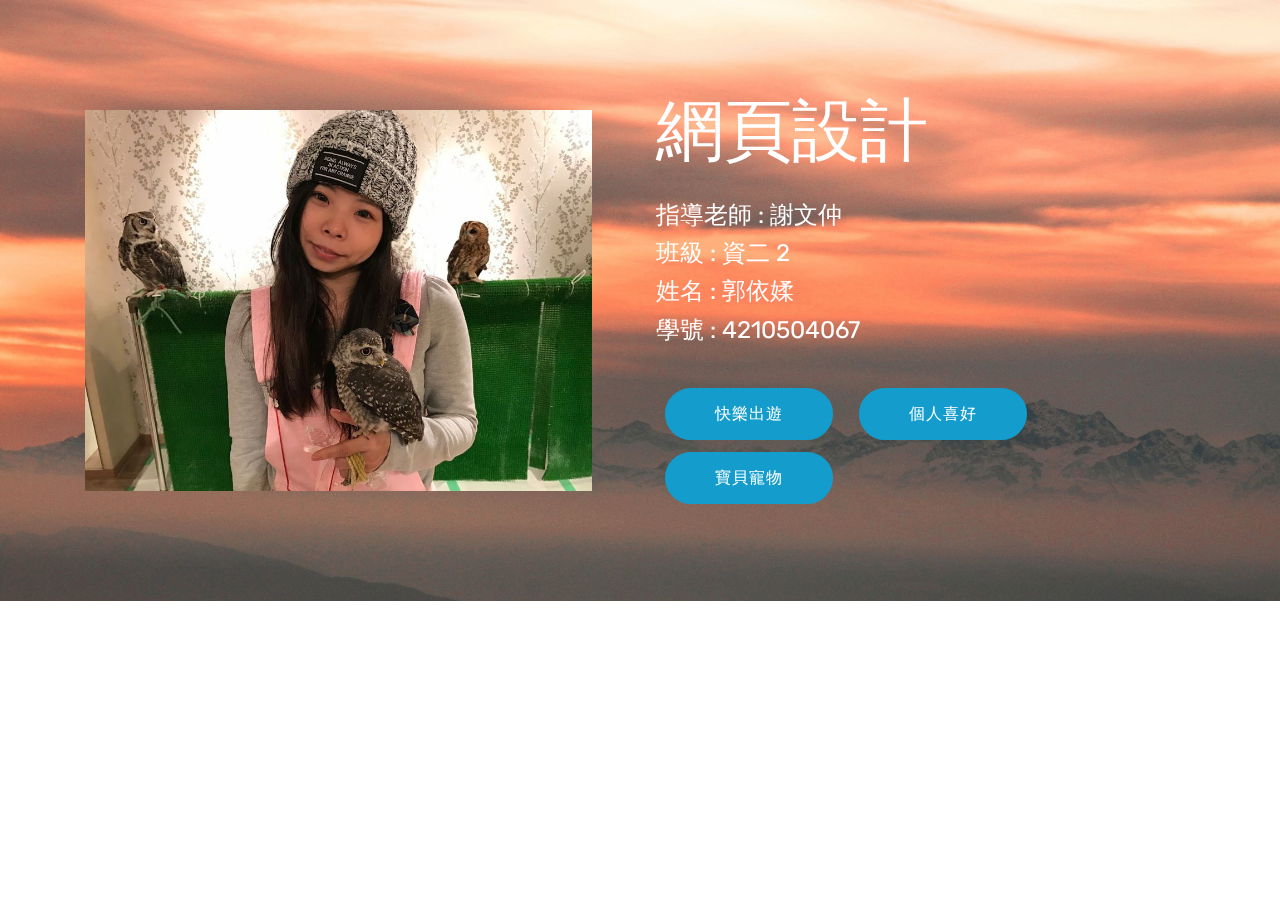
==== commit 54efe6c4: "create github pages" ====
--- a/index.html
+++ b/index.html
@@ -20,7 +20,7 @@
   
 </head>
 <body>
-<section class="header3 cid-qCztbUWDJq mbr-parallax-background" id="header3-h" data-rv-view="465">
+<section class="header3 cid-qCztbUWDJq mbr-parallax-background" id="header3-h" data-rv-view="31">
 
     
 
@@ -42,7 +42,7 @@
 <br>姓名 : 郭依媃
 <br>學號 : 4210504067</p>
                 </div>
-                <div class="mbr-section-btn"><a class="btn btn-md btn-primary display-4" href="https://yiroukuo.github.io/travel/happy%20travel.html" target="_blank">快樂出遊</a></div>
+                <div class="mbr-section-btn"><a class="btn btn-md btn-primary display-4" href="https://yiroukuo.github.io/travel/happy%20travel.html" target="_blank">快樂出遊</a> <a class="btn btn-md btn-primary display-4" href="https://yiroukuo.github.io/interest/Interest.html" target="_blank">個人喜好</a> <a class="btn btn-md btn-primary display-4" href="https://yiroukuo.github.io/Pet/pet.html" target="_blank">寶貝寵物</a></div>
             </div>
         </div>
     </div>
@@ -50,7 +50,7 @@
 </section>
 
 
-  <section class="engine"><a href="https://mobirise.co/m">bootstrap table</a></section><script src="assets/web/assets/jquery/jquery.min.js"></script>
+  <section class="engine"><a href="https://mobirise.co/n">bootstrap modal form</a></section><script src="assets/web/assets/jquery/jquery.min.js"></script>
   <script src="assets/popper/popper.min.js"></script>
   <script src="assets/tether/tether.min.js"></script>
   <script src="assets/bootstrap/js/bootstrap.min.js"></script>
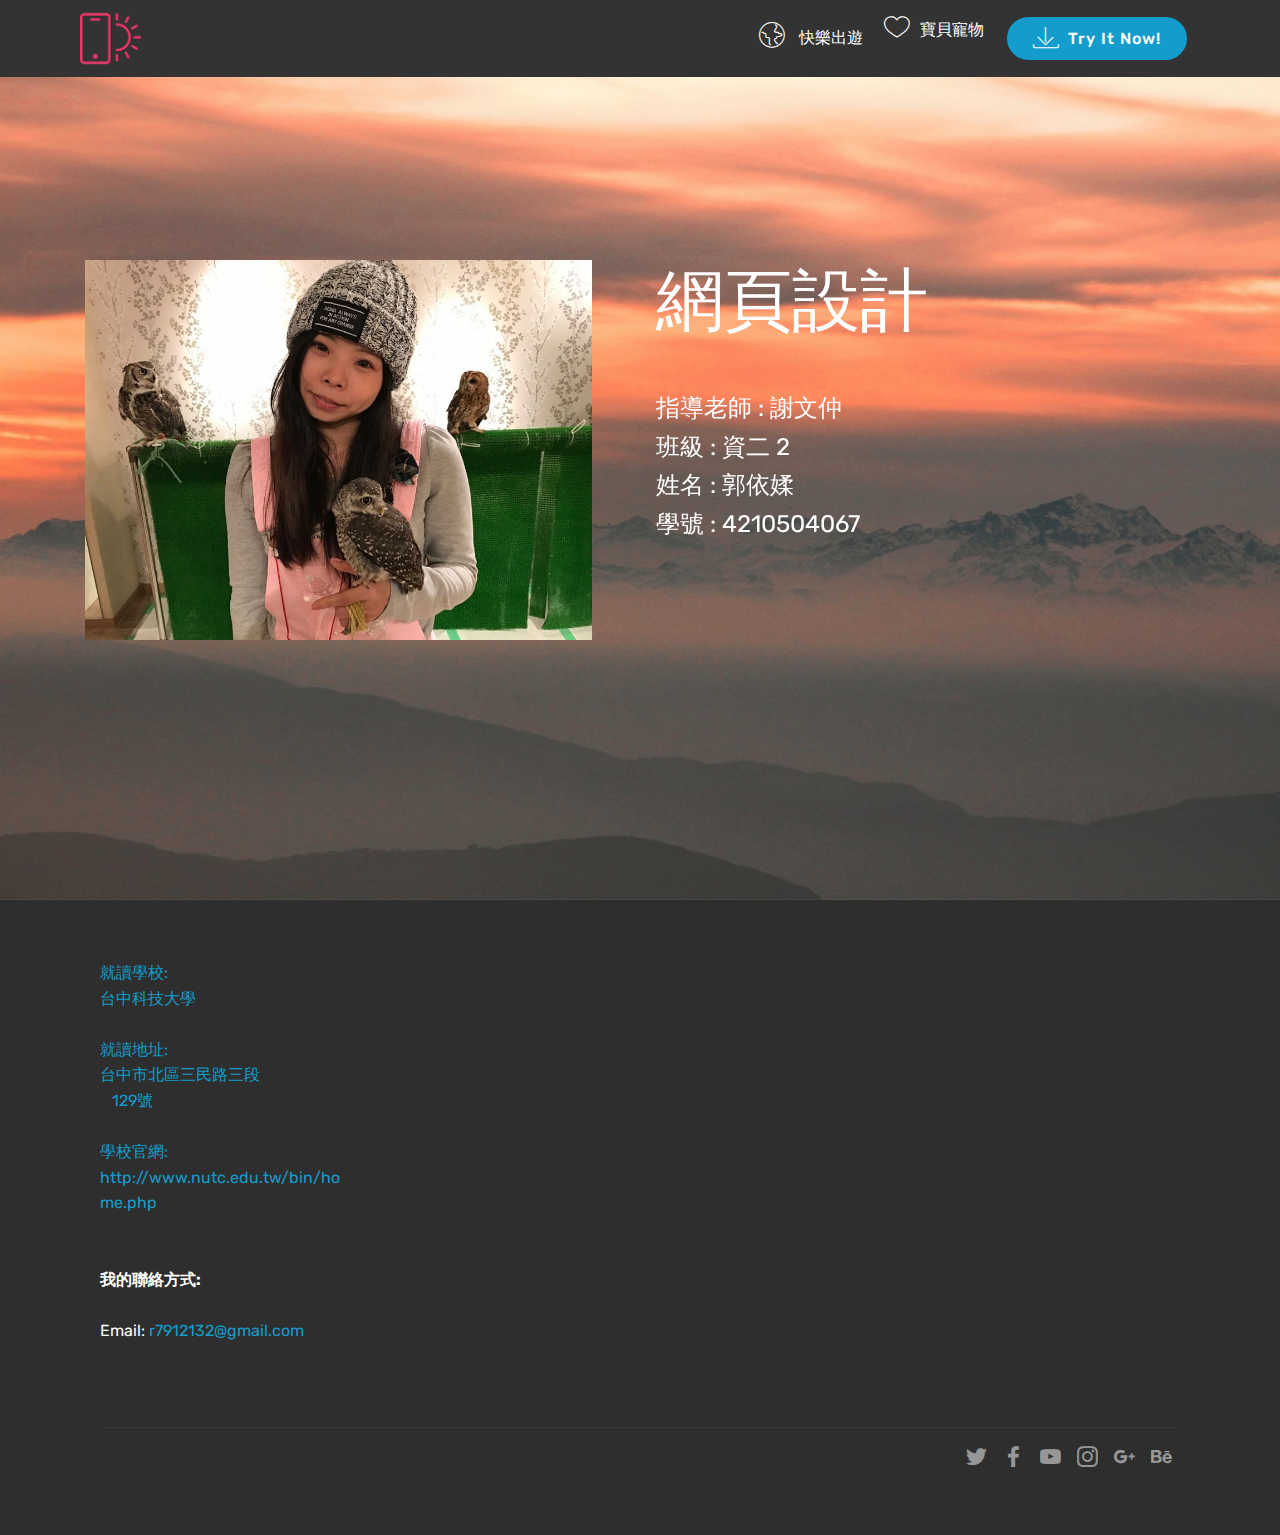
==== commit 45ea6e08: "create github pages" ====
--- a/index.html
+++ b/index.html
@@ -6,13 +6,16 @@
   <meta http-equiv="X-UA-Compatible" content="IE=edge">
   <meta name="generator" content="Mobirise v4.3.2, mobirise.com">
   <meta name="viewport" content="width=device-width, initial-scale=1">
-  <link rel="shortcut icon" href="assets/images/logo4.png" type="image/x-icon">
+  <link rel="shortcut icon" href="assets/images/logo2.png" type="image/x-icon">
   <meta name="description" content="">
   <title>Home</title>
+  <link rel="stylesheet" href="assets/web/assets/mobirise-icons/mobirise-icons.css">
   <link rel="stylesheet" href="assets/tether/tether.min.css">
   <link rel="stylesheet" href="assets/bootstrap/css/bootstrap.min.css">
   <link rel="stylesheet" href="assets/bootstrap/css/bootstrap-grid.min.css">
   <link rel="stylesheet" href="assets/bootstrap/css/bootstrap-reboot.min.css">
+  <link rel="stylesheet" href="assets/socicon/css/styles.css">
+  <link rel="stylesheet" href="assets/dropdown/css/style.css">
   <link rel="stylesheet" href="assets/theme/css/style.css">
   <link rel="stylesheet" href="assets/mobirise/css/mbr-additional.css" type="text/css">
   
@@ -20,7 +23,49 @@
   
 </head>
 <body>
-<section class="header3 cid-qCztbUWDJq mbr-parallax-background" id="header3-h" data-rv-view="31">
+<section class="menu cid-qEJoKgGdxc" once="menu" id="menu1-q" data-rv-view="18">
+
+    
+
+    <nav class="navbar navbar-expand beta-menu navbar-dropdown align-items-center navbar-fixed-top navbar-toggleable-sm">
+        <button class="navbar-toggler navbar-toggler-right" type="button" data-toggle="collapse" data-target="#navbarSupportedContent" aria-controls="navbarSupportedContent" aria-expanded="false" aria-label="Toggle navigation">
+            <div class="hamburger">
+                <span></span>
+                <span></span>
+                <span></span>
+                <span></span>
+            </div>
+        </button>
+        <div class="menu-logo">
+            <div class="navbar-brand">
+                <span class="navbar-logo">
+                    <a href="https://mobirise.com">
+                         <img src="assets/images/logo2.png" alt="Mobirise" media-simple="true" style="height: 3.8rem;">
+                    </a>
+                </span>
+                <span class="navbar-caption-wrap"><a class="navbar-caption text-white display-4" href="https://mobirise.com"></a></span>
+            </div>
+        </div>
+        <div class="collapse navbar-collapse" id="navbarSupportedContent">
+            <ul class="navbar-nav nav-dropdown" data-app-modern-menu="true"><li class="nav-item">
+                    <a class="nav-link link text-white display-4" href="https://yiroukuo.github.io/travel/happy%20travel.html" target="_blank"><span class="mbri-globe mbr-iconfont mbr-iconfont-btn"></span>
+                        
+                        快樂出遊</a>
+                </li>
+                <li class="nav-item">
+                    <a class="nav-link link text-white display-4" href="https://yiroukuo.github.io/Pet/pet.html" target="_blank"><span class="mbri-hearth mbr-iconfont mbr-iconfont-btn"></span>寶貝寵物<br><br></a>
+                </li></ul>
+            <div class="navbar-buttons mbr-section-btn">
+                <a class="btn btn-sm btn-primary display-4" href="https://mobirise.com">
+                    <span class="mbri-save mbr-iconfont mbr-iconfont-btn "></span>
+                    Try It Now!
+                </a>
+            </div>
+        </div>
+    </nav>
+</section>
+
+<section class="engine"><a href="https://mobirise.co/j">design a website</a></section><section class="header3 cid-qCztbUWDJq mbr-fullscreen mbr-parallax-background" id="header3-h" data-rv-view="15">
 
     
 
@@ -35,27 +80,100 @@
             <div class="media-content">
                 <h1 class="mbr-section-title mbr-white pb-3 mbr-fonts-style display-1">
                     網頁設計</h1>
-                
+                <h3 class="mbr-section-subtitle align-left mbr-white mbr-light pb-3 mbr-fonts-style display-2"></h3>
                 <div class="mbr-section-text mbr-white pb-3 ">
                     <p class="mbr-text mbr-fonts-style display-5">指導老師 : 謝文仲
 <br>班級 : 資二 2
 <br>姓名 : 郭依媃
 <br>學號 : 4210504067</p>
                 </div>
-                <div class="mbr-section-btn"><a class="btn btn-md btn-primary display-4" href="https://yiroukuo.github.io/travel/happy%20travel.html" target="_blank">快樂出遊</a> <a class="btn btn-md btn-primary display-4" href="https://yiroukuo.github.io/interest/Interest.html" target="_blank">個人喜好</a> <a class="btn btn-md btn-primary display-4" href="https://yiroukuo.github.io/Pet/pet.html" target="_blank">寶貝寵物</a></div>
+                
             </div>
         </div>
     </div>
 
 </section>
 
+<section class="cid-qEJsJfhTk9" id="footer2-t" data-rv-view="20">
 
-  <section class="engine"><a href="https://mobirise.co/n">bootstrap modal form</a></section><script src="assets/web/assets/jquery/jquery.min.js"></script>
+    
+
+    
+
+    <div class="container">
+        <div class="media-container-row content mbr-white">
+            <div class="col-12 col-md-3 mbr-fonts-style display-7">
+                <p class="mbr-text"><strong><a href="http://www.nutc.edu.tw/bin/home.php" target="_blank">就讀學校: </a><br><a href="http://www.nutc.edu.tw/bin/home.php" target="_blank">台中科技大學</a><br><br><a href="http://www.nutc.edu.tw/bin/home.php" target="_blank">就讀地址:</a><br><a href="http://www.nutc.edu.tw/bin/home.php" target="_blank">台中市北區三民路三段 &nbsp; &nbsp; &nbsp; &nbsp; &nbsp; &nbsp; &nbsp; &nbsp; &nbsp; &nbsp; &nbsp; &nbsp;129號</a><br><a href="http://www.nutc.edu.tw/bin/home.php" target="_blank">
+                    </a><br><a href="http://www.nutc.edu.tw/bin/home.php" target="_blank">學校官網:</a><br><a href="http://www.nutc.edu.tw/bin/home.php" target="_blank">http://www.nutc.edu.tw/bin/home.php</a><br></strong>
+                    <br>
+                    <br><strong>我的聯絡方式:</strong><br>
+                    <br>Email: <a href="mailto:r7912132@gmail.com">r7912132@gmail.com</a>&nbsp;<br>&nbsp; &nbsp; &nbsp; &nbsp; &nbsp; &nbsp; &nbsp; &nbsp; &nbsp;&nbsp;<br><br></p>
+            </div>
+            <div class="col-12 col-md-3 mbr-fonts-style display-7">
+                <p class="mbr-text"><br><br></p>
+            </div>
+            <div class="col-12 col-md-6">
+                <div class="google-map"><iframe frameborder="0" style="border:0" src="https://www.google.com/maps/embed/v1/place?key=AIzaSyA0Dx_boXQiwvdz8sJHoYeZNVTdoWONYkU&amp;q=place_id:ChIJn6wOs6lZwokRLKy1iqRcoKw" allowfullscreen=""></iframe></div>
+            </div>
+        </div>
+        <div class="footer-lower">
+            <div class="media-container-row">
+                <div class="col-sm-12">
+                    <hr>
+                </div>
+            </div>
+            <div class="media-container-row mbr-white">
+                <div class="col-sm-6 copyright">
+                    <p class="mbr-text mbr-fonts-style display-7"></p>
+                </div>
+                <div class="col-md-6">
+                    <div class="social-list align-right">
+                        <div class="soc-item">
+                            <a href="https://twitter.com/mobirise" target="_blank">
+                                <span class="socicon-twitter socicon mbr-iconfont mbr-iconfont-social" media-simple="true"></span>
+                            </a>
+                        </div>
+                        <div class="soc-item">
+                            <a href="https://www.facebook.com/pages/Mobirise/1616226671953247" target="_blank">
+                                <span class="socicon-facebook socicon mbr-iconfont mbr-iconfont-social" media-simple="true"></span>
+                            </a>
+                        </div>
+                        <div class="soc-item">
+                            <a href="https://www.youtube.com/c/mobirise" target="_blank">
+                                <span class="socicon-youtube socicon mbr-iconfont mbr-iconfont-social" media-simple="true"></span>
+                            </a>
+                        </div>
+                        <div class="soc-item">
+                            <a href="https://instagram.com/mobirise" target="_blank">
+                                <span class="socicon-instagram socicon mbr-iconfont mbr-iconfont-social" media-simple="true"></span>
+                            </a>
+                        </div>
+                        <div class="soc-item">
+                            <a href="https://plus.google.com/u/0/+Mobirise" target="_blank">
+                                <span class="socicon-googleplus socicon mbr-iconfont mbr-iconfont-social" media-simple="true"></span>
+                            </a>
+                        </div>
+                        <div class="soc-item">
+                            <a href="https://www.behance.net/Mobirise" target="_blank">
+                                <span class="socicon-behance socicon mbr-iconfont mbr-iconfont-social" media-simple="true"></span>
+                            </a>
+                        </div>
+                    </div>
+                </div>
+            </div>
+        </div>
+    </div>
+</section>
+
+
+  <script src="assets/web/assets/jquery/jquery.min.js"></script>
   <script src="assets/popper/popper.min.js"></script>
   <script src="assets/tether/tether.min.js"></script>
   <script src="assets/bootstrap/js/bootstrap.min.js"></script>
+  <script src="assets/jarallax/jarallax.min.js"></script>
+  <script src="assets/dropdown/js/script.min.js"></script>
+  <script src="assets/touch-swipe/jquery.touch-swipe.min.js"></script>
   <script src="assets/smooth-scroll/smooth-scroll.js"></script>
-  <script src="assets/jarallax/jarallax.min.js"></script>
   <script src="assets/theme/js/script.js"></script>
   
   
--- a/assets/web/assets/mobirise-icons/mobirise-icons.css
+++ b/assets/web/assets/mobirise-icons/mobirise-icons.css
@@ -0,0 +1,476 @@
+@font-face {
+  font-family: 'MobiriseIcons';
+  src:  url('mobirise-icons.eot?spat4u');
+  src:  url('mobirise-icons.eot?spat4u#iefix') format('embedded-opentype'),
+    url('mobirise-icons.ttf?spat4u') format('truetype'),
+    url('mobirise-icons.woff?spat4u') format('woff'),
+    url('mobirise-icons.svg?spat4u#MobiriseIcons') format('svg');
+  font-weight: normal;
+  font-style: normal;
+}
+
+[class^="mbri-"], [class*=" mbri-"] {
+  /* use !important to prevent issues with browser extensions that change fonts */
+  font-family: MobiriseIcons !important;
+  speak: none;
+  font-style: normal;
+  font-weight: normal;
+  font-variant: normal;
+  text-transform: none;
+  line-height: 1;
+
+  /* Better Font Rendering =========== */
+  -webkit-font-smoothing: antialiased;
+  -moz-osx-font-smoothing: grayscale;
+}
+
+.mbri-add-submenu:before {
+  content: "\e900";
+}
+.mbri-alert:before {
+  content: "\e901";
+}
+.mbri-align-center:before {
+  content: "\e902";
+}
+.mbri-align-justify:before {
+  content: "\e903";
+}
+.mbri-align-left:before {
+  content: "\e904";
+}
+.mbri-align-right:before {
+  content: "\e905";
+}
+.mbri-android:before {
+  content: "\e906";
+}
+.mbri-apple:before {
+  content: "\e907";
+}
+.mbri-arrow-down:before {
+  content: "\e908";
+}
+.mbri-arrow-next:before {
+  content: "\e909";
+}
+.mbri-arrow-prev:before {
+  content: "\e90a";
+}
+.mbri-arrow-up:before {
+  content: "\e90b";
+}
+.mbri-bold:before {
+  content: "\e90c";
+}
+.mbri-bookmark:before {
+  content: "\e90d";
+}
+.mbri-bootstrap:before {
+  content: "\e90e";
+}
+.mbri-briefcase:before {
+  content: "\e90f";
+}
+.mbri-browse:before {
+  content: "\e910";
+}
+.mbri-bulleted-list:before {
+  content: "\e911";
+}
+.mbri-calendar:before {
+  content: "\e912";
+}
+.mbri-camera:before {
+  content: "\e913";
+}
+.mbri-cart-add:before {
+  content: "\e914";
+}
+.mbri-cart-full:before {
+  content: "\e915";
+}
+.mbri-cash:before {
+  content: "\e916";
+}
+.mbri-change-style:before {
+  content: "\e917";
+}
+.mbri-chat:before {
+  content: "\e918";
+}
+.mbri-clock:before {
+  content: "\e919";
+}
+.mbri-close:before {
+  content: "\e91a";
+}
+.mbri-cloud:before {
+  content: "\e91b";
+}
+.mbri-code:before {
+  content: "\e91c";
+}
+.mbri-contact-form:before {
+  content: "\e91d";
+}
+.mbri-credit-card:before {
+  content: "\e91e";
+}
+.mbri-cursor-click:before {
+  content: "\e91f";
+}
+.mbri-cust-feedback:before {
+  content: "\e920";
+}
+.mbri-database:before {
+  content: "\e921";
+}
+.mbri-delivery:before {
+  content: "\e922";
+}
+.mbri-desktop:before {
+  content: "\e923";
+}
+.mbri-devices:before {
+  content: "\e924";
+}
+.mbri-down:before {
+  content: "\e925";
+}
+.mbri-download:before {
+  content: "\e989";
+}
+.mbri-drag-n-drop:before {
+  content: "\e927";
+}
+.mbri-drag-n-drop2:before {
+  content: "\e928";
+}
+.mbri-edit:before {
+  content: "\e929";
+}
+.mbri-edit2:before {
+  content: "\e92a";
+}
+.mbri-error:before {
+  content: "\e92b";
+}
+.mbri-extension:before {
+  content: "\e92c";
+}
+.mbri-features:before {
+  content: "\e92d";
+}
+.mbri-file:before {
+  content: "\e92e";
+}
+.mbri-flag:before {
+  content: "\e92f";
+}
+.mbri-folder:before {
+  content: "\e930";
+}
+.mbri-gift:before {
+  content: "\e931";
+}
+.mbri-github:before {
+  content: "\e932";
+}
+.mbri-globe:before {
+  content: "\e933";
+}
+.mbri-globe-2:before {
+  content: "\e934";
+}
+.mbri-growing-chart:before {
+  content: "\e935";
+}
+.mbri-hearth:before {
+  content: "\e936";
+}
+.mbri-help:before {
+  content: "\e937";
+}
+.mbri-home:before {
+  content: "\e938";
+}
+.mbri-hot-cup:before {
+  content: "\e939";
+}
+.mbri-idea:before {
+  content: "\e93a";
+}
+.mbri-image-gallery:before {
+  content: "\e93b";
+}
+.mbri-image-slider:before {
+  content: "\e93c";
+}
+.mbri-info:before {
+  content: "\e93d";
+}
+.mbri-italic:before {
+  content: "\e93e";
+}
+.mbri-key:before {
+  content: "\e93f";
+}
+.mbri-laptop:before {
+  content: "\e940";
+}
+.mbri-layers:before {
+  content: "\e941";
+}
+.mbri-left-right:before {
+  content: "\e942";
+}
+.mbri-left:before {
+  content: "\e943";
+}
+.mbri-letter:before {
+  content: "\e944";
+}
+.mbri-like:before {
+  content: "\e945";
+}
+.mbri-link:before {
+  content: "\e946";
+}
+.mbri-lock:before {
+  content: "\e947";
+}
+.mbri-login:before {
+  content: "\e948";
+}
+.mbri-logout:before {
+  content: "\e949";
+}
+.mbri-magic-stick:before {
+  content: "\e94a";
+}
+.mbri-map-pin:before {
+  content: "\e94b";
+}
+.mbri-menu:before {
+  content: "\e94c";
+}
+.mbri-mobile:before {
+  content: "\e94d";
+}
+.mbri-mobile2:before {
+  content: "\e94e";
+}
+.mbri-mobirise:before {
+  content: "\e94f";
+}
+.mbri-more-horizontal:before {
+  content: "\e950";
+}
+.mbri-more-vertical:before {
+  content: "\e951";
+}
+.mbri-music:before {
+  content: "\e952";
+}
+.mbri-new-file:before {
+  content: "\e953";
+}
+.mbri-numbered-list:before {
+  content: "\e954";
+}
+.mbri-opened-folder:before {
+  content: "\e955";
+}
+.mbri-pages:before {
+  content: "\e956";
+}
+.mbri-paper-plane:before {
+  content: "\e957";
+}
+.mbri-paperclip:before {
+  content: "\e958";
+}
+.mbri-photo:before {
+  content: "\e959";
+}
+.mbri-photos:before {
+  content: "\e95a";
+}
+.mbri-pin:before {
+  content: "\e95b";
+}
+.mbri-play:before {
+  content: "\e95c";
+}
+.mbri-plus:before {
+  content: "\e95d";
+}
+.mbri-preview:before {
+  content: "\e95e";
+}
+.mbri-print:before {
+  content: "\e95f";
+}
+.mbri-protect:before {
+  content: "\e960";
+}
+.mbri-question:before {
+  content: "\e961";
+}
+.mbri-quote-left:before {
+  content: "\e962";
+}
+.mbri-quote-right:before {
+  content: "\e963";
+}
+.mbri-refresh:before {
+  content: "\e964";
+}
+.mbri-responsive:before {
+  content: "\e965";
+}
+.mbri-right:before {
+  content: "\e966";
+}
+.mbri-rocket:before {
+  content: "\e967";
+}
+.mbri-sad-face:before {
+  content: "\e968";
+}
+.mbri-sale:before {
+  content: "\e969";
+}
+.mbri-save:before {
+  content: "\e96a";
+}
+.mbri-search:before {
+  content: "\e96b";
+}
+.mbri-setting:before {
+  content: "\e96c";
+}
+.mbri-setting2:before {
+  content: "\e96d";
+}
+.mbri-setting3:before {
+  content: "\e96e";
+}
+.mbri-share:before {
+  content: "\e96f";
+}
+.mbri-shopping-bag:before {
+  content: "\e970";
+}
+.mbri-shopping-basket:before {
+  content: "\e971";
+}
+.mbri-shopping-cart:before {
+  content: "\e972";
+}
+.mbri-sites:before {
+  content: "\e973";
+}
+.mbri-smile-face:before {
+  content: "\e974";
+}
+.mbri-speed:before {
+  content: "\e975";
+}
+.mbri-star:before {
+  content: "\e976";
+}
+.mbri-success:before {
+  content: "\e977";
+}
+.mbri-sun:before {
+  content: "\e978";
+}
+.mbri-sun2:before {
+  content: "\e979";
+}
+.mbri-tablet:before {
+  content: "\e97a";
+}
+.mbri-tablet-vertical:before {
+  content: "\e97b";
+}
+.mbri-target:before {
+  content: "\e97c";
+}
+.mbri-timer:before {
+  content: "\e97d";
+}
+.mbri-to-ftp:before {
+  content: "\e97e";
+}
+.mbri-to-local-drive:before {
+  content: "\e97f";
+}
+.mbri-touch-swipe:before {
+  content: "\e980";
+}
+.mbri-touch:before {
+  content: "\e981";
+}
+.mbri-trash:before {
+  content: "\e982";
+}
+.mbri-underline:before {
+  content: "\e983";
+}
+.mbri-unlink:before {
+  content: "\e984";
+}
+.mbri-unlock:before {
+  content: "\e985";
+}
+.mbri-up-down:before {
+  content: "\e986";
+}
+.mbri-up:before {
+  content: "\e987";
+}
+.mbri-update:before {
+  content: "\e988";
+}
+.mbri-upload:before {
+ content: "\e926"; 
+}
+.mbri-user:before {
+  content: "\e98a";
+}
+.mbri-user2:before {
+  content: "\e98b";
+}
+.mbri-users:before {
+  content: "\e98c";
+}
+.mbri-video:before {
+  content: "\e98d";
+}
+.mbri-video-play:before {
+  content: "\e98e";
+}
+.mbri-watch:before {
+  content: "\e98f";
+}
+.mbri-website-theme:before {
+  content: "\e990";
+}
+.mbri-wifi:before {
+  content: "\e991";
+}
+.mbri-windows:before {
+  content: "\e992";
+}
+.mbri-zoom-out:before {
+  content: "\e993";
+}
+.mbri-redo:before {
+  content: "\e994";
+}
+.mbri-undo:before {
+  content: "\e995";
+}
--- a/assets/socicon/css/styles.css
+++ b/assets/socicon/css/styles.css
@@ -0,0 +1,544 @@
+@charset "UTF-8";
+
+@font-face {
+  font-family: "socicon";
+  src:url("../fonts/socicon.eot");
+  src:url("../fonts/socicon.eot?#iefix") format("embedded-opentype"),
+    url("../fonts/socicon.woff") format("woff"),
+    url("../fonts/socicon.ttf") format("truetype"),
+    url("../fonts/socicon.svg#socicon") format("svg");
+  font-weight: normal;
+  font-style: normal;
+
+}
+
+[data-icon]:before {
+  font-family: "socicon" !important;
+  content: attr(data-icon);
+  font-style: normal !important;
+  font-weight: normal !important;
+  font-variant: normal !important;
+  text-transform: none !important;
+  speak: none;
+  line-height: 1;
+  -webkit-font-smoothing: antialiased;
+  -moz-osx-font-smoothing: grayscale;
+}
+
+[class^="socicon-"]:before,
+[class*=" socicon-"]:before {
+  font-family: "socicon" !important;
+  font-style: normal !important;
+  font-weight: normal !important;
+  font-variant: normal !important;
+  text-transform: none !important;
+  speak: none;
+  line-height: 1;
+  -webkit-font-smoothing: antialiased;
+  -moz-osx-font-smoothing: grayscale;
+}
+
+.socicon-modelmayhem:before {
+  content: "\e000";
+}
+.socicon-mixcloud:before {
+  content: "\e001";
+}
+.socicon-drupal:before {
+  content: "\e002";
+}
+.socicon-swarm:before {
+  content: "\e003";
+}
+.socicon-istock:before {
+  content: "\e004";
+}
+.socicon-yammer:before {
+  content: "\e005";
+}
+.socicon-ello:before {
+  content: "\e006";
+}
+.socicon-stackoverflow:before {
+  content: "\e007";
+}
+.socicon-persona:before {
+  content: "\e008";
+}
+.socicon-triplej:before {
+  content: "\e009";
+}
+.socicon-houzz:before {
+  content: "\e00a";
+}
+.socicon-rss:before {
+  content: "\e00b";
+}
+.socicon-paypal:before {
+  content: "\e00c";
+}
+.socicon-odnoklassniki:before {
+  content: "\e00d";
+}
+.socicon-airbnb:before {
+  content: "\e00e";
+}
+.socicon-periscope:before {
+  content: "\e00f";
+}
+.socicon-outlook:before {
+  content: "\e010";
+}
+.socicon-coderwall:before {
+  content: "\e011";
+}
+.socicon-tripadvisor:before {
+  content: "\e012";
+}
+.socicon-appnet:before {
+  content: "\e013";
+}
+.socicon-goodreads:before {
+  content: "\e014";
+}
+.socicon-tripit:before {
+  content: "\e015";
+}
+.socicon-lanyrd:before {
+  content: "\e016";
+}
+.socicon-slideshare:before {
+  content: "\e017";
+}
+.socicon-buffer:before {
+  content: "\e018";
+}
+.socicon-disqus:before {
+  content: "\e019";
+}
+.socicon-vkontakte:before {
+  content: "\e01a";
+}
+.socicon-whatsapp:before {
+  content: "\e01b";
+}
+.socicon-patreon:before {
+  content: "\e01c";
+}
+.socicon-storehouse:before {
+  content: "\e01d";
+}
+.socicon-pocket:before {
+  content: "\e01e";
+}
+.socicon-mail:before {
+  content: "\e01f";
+}
+.socicon-blogger:before {
+  content: "\e020";
+}
+.socicon-technorati:before {
+  content: "\e021";
+}
+.socicon-reddit:before {
+  content: "\e022";
+}
+.socicon-dribbble:before {
+  content: "\e023";
+}
+.socicon-stumbleupon:before {
+  content: "\e024";
+}
+.socicon-digg:before {
+  content: "\e025";
+}
+.socicon-envato:before {
+  content: "\e026";
+}
+.socicon-behance:before {
+  content: "\e027";
+}
+.socicon-delicious:before {
+  content: "\e028";
+}
+.socicon-deviantart:before {
+  content: "\e029";
+}
+.socicon-forrst:before {
+  content: "\e02a";
+}
+.socicon-play:before {
+  content: "\e02b";
+}
+.socicon-zerply:before {
+  content: "\e02c";
+}
+.socicon-wikipedia:before {
+  content: "\e02d";
+}
+.socicon-apple:before {
+  content: "\e02e";
+}
+.socicon-flattr:before {
+  content: "\e02f";
+}
+.socicon-github:before {
+  content: "\e030";
+}
+.socicon-renren:before {
+  content: "\e031";
+}
+.socicon-friendfeed:before {
+  content: "\e032";
+}
+.socicon-newsvine:before {
+  content: "\e033";
+}
+.socicon-identica:before {
+  content: "\e034";
+}
+.socicon-bebo:before {
+  content: "\e035";
+}
+.socicon-zynga:before {
+  content: "\e036";
+}
+.socicon-steam:before {
+  content: "\e037";
+}
+.socicon-xbox:before {
+  content: "\e038";
+}
+.socicon-windows:before {
+  content: "\e039";
+}
+.socicon-qq:before {
+  content: "\e03a";
+}
+.socicon-douban:before {
+  content: "\e03b";
+}
+.socicon-meetup:before {
+  content: "\e03c";
+}
+.socicon-playstation:before {
+  content: "\e03d";
+}
+.socicon-android:before {
+  content: "\e03e";
+}
+.socicon-snapchat:before {
+  content: "\e03f";
+}
+.socicon-twitter:before {
+  content: "\e040";
+}
+.socicon-facebook:before {
+  content: "\e041";
+}
+.socicon-googleplus:before {
+  content: "\e042";
+}
+.socicon-pinterest:before {
+  content: "\e043";
+}
+.socicon-foursquare:before {
+  content: "\e044";
+}
+.socicon-yahoo:before {
+  content: "\e045";
+}
+.socicon-skype:before {
+  content: "\e046";
+}
+.socicon-yelp:before {
+  content: "\e047";
+}
+.socicon-feedburner:before {
+  content: "\e048";
+}
+.socicon-linkedin:before {
+  content: "\e049";
+}
+.socicon-viadeo:before {
+  content: "\e04a";
+}
+.socicon-xing:before {
+  content: "\e04b";
+}
+.socicon-myspace:before {
+  content: "\e04c";
+}
+.socicon-soundcloud:before {
+  content: "\e04d";
+}
+.socicon-spotify:before {
+  content: "\e04e";
+}
+.socicon-grooveshark:before {
+  content: "\e04f";
+}
+.socicon-lastfm:before {
+  content: "\e050";
+}
+.socicon-youtube:before {
+  content: "\e051";
+}
+.socicon-vimeo:before {
+  content: "\e052";
+}
+.socicon-dailymotion:before {
+  content: "\e053";
+}
+.socicon-vine:before {
+  content: "\e054";
+}
+.socicon-flickr:before {
+  content: "\e055";
+}
+.socicon-500px:before {
+  content: "\e056";
+}
+.socicon-wordpress:before {
+  content: "\e058";
+}
+.socicon-tumblr:before {
+  content: "\e059";
+}
+.socicon-twitch:before {
+  content: "\e05a";
+}
+.socicon-8tracks:before {
+  content: "\e05b";
+}
+.socicon-amazon:before {
+  content: "\e05c";
+}
+.socicon-icq:before {
+  content: "\e05d";
+}
+.socicon-smugmug:before {
+  content: "\e05e";
+}
+.socicon-ravelry:before {
+  content: "\e05f";
+}
+.socicon-weibo:before {
+  content: "\e060";
+}
+.socicon-baidu:before {
+  content: "\e061";
+}
+.socicon-angellist:before {
+  content: "\e062";
+}
+.socicon-ebay:before {
+  content: "\e063";
+}
+.socicon-imdb:before {
+  content: "\e064";
+}
+.socicon-stayfriends:before {
+  content: "\e065";
+}
+.socicon-residentadvisor:before {
+  content: "\e066";
+}
+.socicon-google:before {
+  content: "\e067";
+}
+.socicon-yandex:before {
+  content: "\e068";
+}
+.socicon-sharethis:before {
+  content: "\e069";
+}
+.socicon-bandcamp:before {
+  content: "\e06a";
+}
+.socicon-itunes:before {
+  content: "\e06b";
+}
+.socicon-deezer:before {
+  content: "\e06c";
+}
+.socicon-telegram:before {
+  content: "\e06e";
+}
+.socicon-openid:before {
+  content: "\e06f";
+}
+.socicon-amplement:before {
+  content: "\e070";
+}
+.socicon-viber:before {
+  content: "\e071";
+}
+.socicon-zomato:before {
+  content: "\e072";
+}
+.socicon-draugiem:before {
+  content: "\e074";
+}
+.socicon-endomodo:before {
+  content: "\e075";
+}
+.socicon-filmweb:before {
+  content: "\e076";
+}
+.socicon-stackexchange:before {
+  content: "\e077";
+}
+.socicon-wykop:before {
+  content: "\e078";
+}
+.socicon-teamspeak:before {
+  content: "\e079";
+}
+.socicon-teamviewer:before {
+  content: "\e07a";
+}
+.socicon-ventrilo:before {
+  content: "\e07b";
+}
+.socicon-younow:before {
+  content: "\e07c";
+}
+.socicon-raidcall:before {
+  content: "\e07d";
+}
+.socicon-mumble:before {
+  content: "\e07e";
+}
+.socicon-medium:before {
+  content: "\e06d";
+}
+.socicon-bebee:before {
+  content: "\e07f";
+}
+.socicon-hitbox:before {
+  content: "\e080";
+}
+.socicon-reverbnation:before {
+  content: "\e081";
+}
+.socicon-formulr:before {
+  content: "\e082";
+}
+.socicon-instagram:before {
+  content: "\e057";
+}
+.socicon-battlenet:before {
+  content: "\e083";
+}
+.socicon-chrome:before {
+  content: "\e084";
+}
+.socicon-discord:before {
+  content: "\e086";
+}
+.socicon-issuu:before {
+  content: "\e087";
+}
+.socicon-macos:before {
+  content: "\e088";
+}
+.socicon-firefox:before {
+  content: "\e089";
+}
+.socicon-opera:before {
+  content: "\e08d";
+}
+.socicon-keybase:before {
+  content: "\e090";
+}
+.socicon-alliance:before {
+  content: "\e091";
+}
+.socicon-livejournal:before {
+  content: "\e092";
+}
+.socicon-googlephotos:before {
+  content: "\e093";
+}
+.socicon-horde:before {
+  content: "\e094";
+}
+.socicon-etsy:before {
+  content: "\e095";
+}
+.socicon-zapier:before {
+  content: "\e096";
+}
+.socicon-google-scholar:before {
+  content: "\e097";
+}
+.socicon-researchgate:before {
+  content: "\e098";
+}
+.socicon-wechat:before {
+  content: "\e099";
+}
+.socicon-strava:before {
+  content: "\e09a";
+}
+.socicon-line:before {
+  content: "\e09b";
+}
+.socicon-lyft:before {
+  content: "\e09c";
+}
+.socicon-uber:before {
+  content: "\e09d";
+}
+.socicon-songkick:before {
+  content: "\e09e";
+}
+.socicon-viewbug:before {
+  content: "\e09f";
+}
+.socicon-googlegroups:before {
+  content: "\e0a0";
+}
+.socicon-quora:before {
+  content: "\e073";
+}
+.socicon-diablo:before {
+  content: "\e085";
+}
+.socicon-blizzard:before {
+  content: "\e0a1";
+}
+.socicon-hearthstone:before {
+  content: "\e08b";
+}
+.socicon-heroes:before {
+  content: "\e08a";
+}
+.socicon-overwatch:before {
+  content: "\e08c";
+}
+.socicon-warcraft:before {
+  content: "\e08e";
+}
+.socicon-starcraft:before {
+  content: "\e08f";
+}
+.socicon-beam:before {
+  content: "\e0a2";
+}
+.socicon-curse:before {
+  content: "\e0a3";
+}
+.socicon-player:before {
+  content: "\e0a4";
+}
+.socicon-streamjar:before {
+  content: "\e0a5";
+}
+.socicon-nintendo:before {
+  content: "\e0a6";
+}
+.socicon-hellocoton:before {
+  content: "\e0a7";
+}
--- a/assets/dropdown/css/style.css
+++ b/assets/dropdown/css/style.css
@@ -0,0 +1,265 @@
+.navbar-dropdown {
+  left: 0;
+  padding: 0;
+  position: absolute;
+  right: 0;
+  top: 0;
+  transition: all 0.45s ease;
+  z-index: 1030;
+  background: #282828; }
+  .navbar-dropdown .navbar-logo {
+    margin-right: 0.8rem;
+    transition: margin 0.3s ease-in-out;
+    vertical-align: middle; }
+    .navbar-dropdown .navbar-logo img {
+      height: 3.125rem;
+      transition: all 0.3s ease-in-out; }
+    .navbar-dropdown .navbar-logo.mbr-iconfont {
+      font-size: 3.125rem;
+      line-height: 3.125rem; }
+  .navbar-dropdown .navbar-caption {
+    font-weight: 700;
+    white-space: normal;
+    vertical-align: -4px;
+    line-height: 3.125rem !important; }
+    .navbar-dropdown .navbar-caption, .navbar-dropdown .navbar-caption:hover {
+      color: inherit;
+      text-decoration: none; }
+  .navbar-dropdown .mbr-iconfont + .navbar-caption {
+    vertical-align: -1px; }
+  .navbar-dropdown.navbar-fixed-top {
+    position: fixed; }
+  .navbar-dropdown .navbar-brand span {
+    vertical-align: -4px; }
+  .navbar-dropdown.bg-color.transparent {
+    background: none; }
+  .navbar-dropdown.navbar-short .navbar-brand {
+    padding: 0.625rem 0; }
+    .navbar-dropdown.navbar-short .navbar-brand span {
+      vertical-align: -1px; }
+  .navbar-dropdown.navbar-short .navbar-caption {
+    line-height: 2.375rem !important;
+    vertical-align: -2px; }
+  .navbar-dropdown.navbar-short .navbar-logo {
+    margin-right: 0.5rem; }
+    .navbar-dropdown.navbar-short .navbar-logo img {
+      height: 2.375rem; }
+    .navbar-dropdown.navbar-short .navbar-logo.mbr-iconfont {
+      font-size: 2.375rem;
+      line-height: 2.375rem; }
+  .navbar-dropdown.navbar-short .mbr-table-cell {
+    height: 3.625rem; }
+  .navbar-dropdown .navbar-close {
+    left: 0.6875rem;
+    position: fixed;
+    top: 0.75rem;
+    z-index: 1000; }
+  .navbar-dropdown .hamburger-icon {
+    content: "";
+    display: inline-block;
+    vertical-align: middle;
+    width: 16px;
+    -webkit-box-shadow: 0 -6px 0 1px #282828,0 0 0 1px #282828,0 6px 0 1px #282828;
+    -moz-box-shadow: 0 -6px 0 1px #282828,0 0 0 1px #282828,0 6px 0 1px #282828;
+    box-shadow: 0 -6px 0 1px #282828,0 0 0 1px #282828,0 6px 0 1px #282828; }
+
+.dropdown-menu .dropdown-toggle[data-toggle="dropdown-submenu"]::after {
+  border-bottom: 0.35em solid transparent;
+  border-left: 0.35em solid;
+  border-right: 0;
+  border-top: 0.35em solid transparent;
+  margin-left: 0.3rem; }
+
+.dropdown-menu .dropdown-item:focus {
+  outline: 0; }
+
+.nav-dropdown {
+  font-size: 0.75rem;
+  font-weight: 500;
+  height: auto !important; }
+  .nav-dropdown .nav-btn {
+    padding-left: 1rem; }
+  .nav-dropdown .link {
+    margin: .667em 1.667em;
+    font-weight: 500;
+    padding: 0;
+    transition: color .2s ease-in-out; }
+    .nav-dropdown .link.dropdown-toggle {
+      margin-right: 2.583em; }
+      .nav-dropdown .link.dropdown-toggle::after {
+        margin-left: .25rem;
+        border-top: 0.35em solid;
+        border-right: 0.35em solid transparent;
+        border-left: 0.35em solid transparent;
+        border-bottom: 0; }
+      .nav-dropdown .link.dropdown-toggle[aria-expanded="true"] {
+        margin: 0;
+        padding: 0.667em 3.263em  0.667em 1.667em; }
+  .nav-dropdown .link::after,
+  .nav-dropdown .dropdown-item::after {
+    color: inherit; }
+  .nav-dropdown .btn {
+    font-size: 0.75rem;
+    font-weight: 700;
+    letter-spacing: 0;
+    margin-bottom: 0;
+    padding-left: 1.25rem;
+    padding-right: 1.25rem; }
+  .nav-dropdown .dropdown-menu {
+    border-radius: 0;
+    border: 0;
+    left: 0;
+    margin: 0;
+    padding-bottom: 1.25rem;
+    padding-top: 1.25rem;
+    position: relative; }
+  .nav-dropdown .dropdown-submenu {
+    margin-left: 0.125rem;
+    top: 0; }
+  .nav-dropdown .dropdown-item {
+    font-weight: 500;
+    line-height: 2;
+    padding: 0.3846em 4.615em 0.3846em 1.5385em;
+    position: relative;
+    transition: color .2s ease-in-out, background-color .2s ease-in-out; }
+    .nav-dropdown .dropdown-item::after {
+      margin-top: -0.3077em;
+      position: absolute;
+      right: 1.1538em;
+      top: 50%; }
+    .nav-dropdown .dropdown-item:focus, .nav-dropdown .dropdown-item:hover {
+      background: none; }
+
+@media (max-width: 767px) {
+  .nav-dropdown.navbar-toggleable-sm {
+    bottom: 0;
+    display: none;
+    left: 0;
+    overflow-x: hidden;
+    position: fixed;
+    top: 0;
+    transform: translateX(-100%);
+    -ms-transform: translateX(-100%);
+    -webkit-transform: translateX(-100%);
+    width: 18.75rem;
+    z-index: 999; } }
+.nav-dropdown.navbar-toggleable-xl {
+  bottom: 0;
+  display: none;
+  left: 0;
+  overflow-x: hidden;
+  position: fixed;
+  top: 0;
+  transform: translateX(-100%);
+  -ms-transform: translateX(-100%);
+  -webkit-transform: translateX(-100%);
+  width: 18.75rem;
+  z-index: 999; }
+
+.nav-dropdown-sm {
+  display: block !important;
+  overflow-x: hidden;
+  overflow: auto;
+  padding-top: 3.875rem; }
+  .nav-dropdown-sm::after {
+    content: "";
+    display: block;
+    height: 3rem;
+    width: 100%; }
+  .nav-dropdown-sm.collapse.in ~ .navbar-close {
+    display: block !important; }
+  .nav-dropdown-sm.collapsing, .nav-dropdown-sm.collapse.in {
+    transform: translateX(0);
+    -ms-transform: translateX(0);
+    -webkit-transform: translateX(0);
+    transition: all 0.25s ease-out;
+    -webkit-transition: all 0.25s ease-out;
+    background: #282828; }
+  .nav-dropdown-sm.collapsing[aria-expanded="false"] {
+    transform: translateX(-100%);
+    -ms-transform: translateX(-100%);
+    -webkit-transform: translateX(-100%); }
+  .nav-dropdown-sm .nav-item {
+    display: block;
+    margin-left: 0 !important;
+    padding-left: 0; }
+  .nav-dropdown-sm .link,
+  .nav-dropdown-sm .dropdown-item {
+    border-top: 1px dotted rgba(255, 255, 255, 0.1);
+    font-size: 0.8125rem;
+    line-height: 1.6;
+    margin: 0 !important;
+    padding: 0.875rem 2.4rem 0.875rem 1.5625rem !important;
+    position: relative;
+    white-space: normal; }
+    .nav-dropdown-sm .link:focus, .nav-dropdown-sm .link:hover,
+    .nav-dropdown-sm .dropdown-item:focus,
+    .nav-dropdown-sm .dropdown-item:hover {
+      background: rgba(0, 0, 0, 0.2) !important;
+      color: #c0a375; }
+  .nav-dropdown-sm .nav-btn {
+    position: relative;
+    padding: 1.5625rem 1.5625rem 0 1.5625rem; }
+    .nav-dropdown-sm .nav-btn::before {
+      border-top: 1px dotted rgba(255, 255, 255, 0.1);
+      content: "";
+      left: 0;
+      position: absolute;
+      top: 0;
+      width: 100%; }
+    .nav-dropdown-sm .nav-btn + .nav-btn {
+      padding-top: 0.625rem; }
+      .nav-dropdown-sm .nav-btn + .nav-btn::before {
+        display: none; }
+  .nav-dropdown-sm .btn {
+    padding: 0.625rem 0; }
+  .nav-dropdown-sm .dropdown-toggle[data-toggle="dropdown-submenu"]::after {
+    margin-left: .25rem;
+    border-top: 0.35em solid;
+    border-right: 0.35em solid transparent;
+    border-left: 0.35em solid transparent;
+    border-bottom: 0; }
+  .nav-dropdown-sm .dropdown-toggle[data-toggle="dropdown-submenu"][aria-expanded="true"]::after {
+    border-top: 0;
+    border-right: 0.35em solid transparent;
+    border-left: 0.35em solid transparent;
+    border-bottom: 0.35em solid; }
+  .nav-dropdown-sm .dropdown-menu {
+    margin: 0;
+    padding: 0;
+    position: relative;
+    top: 0;
+    left: 0;
+    width: 100%;
+    border: 0;
+    float: none;
+    border-radius: 0;
+    background: none; }
+  .nav-dropdown-sm .dropdown-submenu {
+    left: 100%;
+    margin-left: 0.125rem;
+    margin-top: -1.25rem;
+    top: 0; }
+
+.navbar-toggleable-sm .nav-dropdown .dropdown-menu {
+  position: absolute; }
+
+.navbar-toggleable-sm .nav-dropdown .dropdown-submenu {
+  left: 100%;
+  margin-left: 0.125rem;
+  margin-top: -1.25rem;
+  top: 0; }
+
+.navbar-toggleable-sm.opened .nav-dropdown .dropdown-menu {
+  position: relative; }
+
+.navbar-toggleable-sm.opened .nav-dropdown .dropdown-submenu {
+  left: 0;
+  margin-left: 00rem;
+  margin-top: 0rem;
+  top: 0; }
+
+.is-builder .nav-dropdown.collapsing {
+  transition: none !important; }
+
+/*# sourceMappingURL=style.css.map */
--- a/assets/mobirise/css/mbr-additional.css
+++ b/assets/mobirise/css/mbr-additional.css
@@ -1338,8 +1338,6 @@
   min-height: 100vh;
 }
 .cid-qCztbUWDJq {
-  padding-top: 90px;
-  padding-bottom: 90px;
   background-image: url("../../../assets/images/background4.jpg");
 }
 @media (min-width: 992px) {
@@ -1356,6 +1354,458 @@
   .cid-qCztbUWDJq .mbr-text {
     text-align: center;
   }
+}
+.cid-qEJoKgGdxc .navbar {
+  padding: .5rem 0;
+  background: #333333;
+  transition: none;
+  min-height: 77px;
+}
+.cid-qEJoKgGdxc .navbar-dropdown.bg-color.transparent.opened {
+  background: #333333;
+}
+.cid-qEJoKgGdxc a {
+  font-style: normal;
+}
+.cid-qEJoKgGdxc .nav-item span {
+  padding-right: 0.4em;
+  line-height: 0.5em;
+  vertical-align: text-bottom;
+  position: relative;
+  top: -0.2em;
+  text-decoration: none;
+}
+.cid-qEJoKgGdxc .nav-item a {
+  padding: 0.7rem 0 !important;
+  margin: 0rem .65rem !important;
+}
+.cid-qEJoKgGdxc .btn {
+  padding: 0.4rem 1.5rem;
+  display: inline-flex;
+  align-items: center;
+}
+.cid-qEJoKgGdxc .btn .mbr-iconfont {
+  font-size: 1.6rem;
+}
+.cid-qEJoKgGdxc .menu-logo {
+  margin-right: auto;
+}
+.cid-qEJoKgGdxc .menu-logo .navbar-brand {
+  display: flex;
+  margin-left: 5rem;
+  padding: 0;
+  transition: padding .2s;
+  min-height: 3.8rem;
+  align-items: center;
+}
+.cid-qEJoKgGdxc .menu-logo .navbar-brand .navbar-caption-wrap {
+  display: -webkit-flex;
+  -webkit-align-items: center;
+  align-items: center;
+  word-break: break-word;
+  min-width: 7rem;
+  margin: .3rem 0;
+}
+.cid-qEJoKgGdxc .menu-logo .navbar-brand .navbar-caption-wrap .navbar-caption {
+  line-height: 1.2rem !important;
+  padding-right: 2rem;
+}
+.cid-qEJoKgGdxc .menu-logo .navbar-brand .navbar-logo {
+  font-size: 4rem;
+  transition: font-size 0.25s;
+}
+.cid-qEJoKgGdxc .menu-logo .navbar-brand .navbar-logo img {
+  display: flex;
+}
+.cid-qEJoKgGdxc .menu-logo .navbar-brand .navbar-logo .mbr-iconfont {
+  transition: font-size 0.25s;
+}
+.cid-qEJoKgGdxc .navbar-toggleable-sm .navbar-collapse {
+  justify-content: flex-end;
+  -webkit-justify-content: flex-end;
+  padding-right: 5rem;
+  width: auto;
+}
+.cid-qEJoKgGdxc .navbar-toggleable-sm .navbar-collapse .navbar-nav {
+  flex-wrap: wrap;
+  -webkit-flex-wrap: wrap;
+  padding-left: 0;
+}
+.cid-qEJoKgGdxc .navbar-toggleable-sm .navbar-collapse .navbar-nav .nav-item {
+  -webkit-align-self: center;
+  align-self: center;
+}
+.cid-qEJoKgGdxc .navbar-toggleable-sm .navbar-collapse .navbar-buttons {
+  padding-left: 0;
+  padding-bottom: 0;
+}
+.cid-qEJoKgGdxc .dropdown .dropdown-menu {
+  background: #333333;
+  display: none;
+  position: absolute;
+  min-width: 5rem;
+  padding-top: 1.4rem;
+  padding-bottom: 1.4rem;
+  text-align: left;
+}
+.cid-qEJoKgGdxc .dropdown .dropdown-menu .dropdown-item {
+  width: auto;
+  padding: 0.235em 1.5385em 0.235em 1.5385em !important;
+}
+.cid-qEJoKgGdxc .dropdown .dropdown-menu .dropdown-item::after {
+  right: 0.5rem;
+}
+.cid-qEJoKgGdxc .dropdown .dropdown-menu .dropdown-submenu {
+  margin: 0;
+}
+.cid-qEJoKgGdxc .dropdown.open > .dropdown-menu {
+  display: block;
+}
+.cid-qEJoKgGdxc .navbar-toggleable-sm.opened:after {
+  position: absolute;
+  width: 100vw;
+  height: 100vh;
+  content: '';
+  background-color: rgba(0, 0, 0, 0.1);
+  left: 0;
+  bottom: 0;
+  transform: translateY(100%);
+  -webkit-transform: translateY(100%);
+  z-index: 1000;
+}
+.cid-qEJoKgGdxc .navbar.navbar-short {
+  min-height: 60px;
+  transition: all .2s;
+}
+.cid-qEJoKgGdxc .navbar.navbar-short .navbar-toggler-right {
+  top: 20px;
+}
+.cid-qEJoKgGdxc .navbar.navbar-short .navbar-logo a {
+  font-size: 2.5rem !important;
+  line-height: 2.5rem;
+  transition: font-size 0.25s;
+}
+.cid-qEJoKgGdxc .navbar.navbar-short .navbar-logo a .mbr-iconfont {
+  font-size: 2.5rem !important;
+}
+.cid-qEJoKgGdxc .navbar.navbar-short .navbar-logo a img {
+  height: 3rem !important;
+}
+.cid-qEJoKgGdxc .navbar.navbar-short .navbar-brand {
+  min-height: 3rem;
+}
+.cid-qEJoKgGdxc button.navbar-toggler {
+  width: 31px;
+  height: 18px;
+  cursor: pointer;
+  transition: all .2s;
+  top: 1.5rem;
+  right: 1rem;
+}
+.cid-qEJoKgGdxc button.navbar-toggler:focus {
+  outline: none;
+}
+.cid-qEJoKgGdxc button.navbar-toggler .hamburger span {
+  position: absolute;
+  right: 0;
+  width: 30px;
+  height: 2px;
+  border-right: 5px;
+  background-color: #ffffff;
+}
+.cid-qEJoKgGdxc button.navbar-toggler .hamburger span:nth-child(1) {
+  top: 0;
+  transition: all .2s;
+}
+.cid-qEJoKgGdxc button.navbar-toggler .hamburger span:nth-child(2) {
+  top: 8px;
+  transition: all .15s;
+}
+.cid-qEJoKgGdxc button.navbar-toggler .hamburger span:nth-child(3) {
+  top: 8px;
+  transition: all .15s;
+}
+.cid-qEJoKgGdxc button.navbar-toggler .hamburger span:nth-child(4) {
+  top: 16px;
+  transition: all .2s;
+}
+.cid-qEJoKgGdxc nav.opened .hamburger span:nth-child(1) {
+  top: 8px;
+  width: 0;
+  opacity: 0;
+  right: 50%;
+  transition: all .2s;
+}
+.cid-qEJoKgGdxc nav.opened .hamburger span:nth-child(2) {
+  -webkit-transform: rotate(45deg);
+  transform: rotate(45deg);
+  transition: all .25s;
+}
+.cid-qEJoKgGdxc nav.opened .hamburger span:nth-child(3) {
+  -webkit-transform: rotate(-45deg);
+  transform: rotate(-45deg);
+  transition: all .25s;
+}
+.cid-qEJoKgGdxc nav.opened .hamburger span:nth-child(4) {
+  top: 8px;
+  width: 0;
+  opacity: 0;
+  right: 50%;
+  transition: all .2s;
+}
+.cid-qEJoKgGdxc .collapsed.navbar-expand {
+  flex-direction: column;
+}
+.cid-qEJoKgGdxc .collapsed .btn {
+  display: flex;
+}
+.cid-qEJoKgGdxc .collapsed .navbar-collapse {
+  display: none !important;
+  padding-right: 0 !important;
+}
+.cid-qEJoKgGdxc .collapsed .navbar-collapse.collapsing,
+.cid-qEJoKgGdxc .collapsed .navbar-collapse.show {
+  display: block !important;
+}
+.cid-qEJoKgGdxc .collapsed .navbar-collapse.collapsing .navbar-nav,
+.cid-qEJoKgGdxc .collapsed .navbar-collapse.show .navbar-nav {
+  display: block;
+  text-align: center;
+}
+.cid-qEJoKgGdxc .collapsed .navbar-collapse.collapsing .navbar-nav .nav-item,
+.cid-qEJoKgGdxc .collapsed .navbar-collapse.show .navbar-nav .nav-item {
+  clear: both;
+}
+.cid-qEJoKgGdxc .collapsed .navbar-collapse.collapsing .navbar-buttons,
+.cid-qEJoKgGdxc .collapsed .navbar-collapse.show .navbar-buttons {
+  text-align: center;
+}
+.cid-qEJoKgGdxc .collapsed .navbar-collapse.collapsing .navbar-buttons:last-child,
+.cid-qEJoKgGdxc .collapsed .navbar-collapse.show .navbar-buttons:last-child {
+  margin-bottom: 1rem;
+}
+.cid-qEJoKgGdxc .collapsed button.navbar-toggler {
+  display: block;
+}
+.cid-qEJoKgGdxc .collapsed .navbar-brand {
+  margin-left: 1rem !important;
+}
+.cid-qEJoKgGdxc .collapsed .navbar-toggleable-sm {
+  flex-direction: column;
+  -webkit-flex-direction: column;
+}
+.cid-qEJoKgGdxc .collapsed .dropdown .dropdown-menu {
+  width: 100%;
+  text-align: center;
+  position: relative;
+  opacity: 0;
+  display: block;
+  height: 0;
+  visibility: hidden;
+  padding: 0;
+  transition-duration: .5s;
+  transition-property: opacity,padding,height;
+}
+.cid-qEJoKgGdxc .collapsed .dropdown.open > .dropdown-menu {
+  position: relative;
+  opacity: 1;
+  height: auto;
+  padding: 1.4rem 0;
+  visibility: visible;
+}
+.cid-qEJoKgGdxc .collapsed .dropdown .dropdown-submenu {
+  left: 0;
+  text-align: center;
+  width: 100%;
+}
+.cid-qEJoKgGdxc .collapsed .dropdown .dropdown-toggle[data-toggle="dropdown-submenu"]::after {
+  margin-top: 0;
+  position: inherit;
+  right: 0;
+  top: 50%;
+  display: inline-block;
+  width: 0;
+  height: 0;
+  margin-left: .3em;
+  vertical-align: middle;
+  content: "";
+  border-top: .30em solid;
+  border-right: .30em solid transparent;
+  border-left: .30em solid transparent;
+}
+@media (max-width: 991px) {
+  .cid-qEJoKgGdxc .navbar-expand {
+    flex-direction: column;
+  }
+  .cid-qEJoKgGdxc img {
+    height: 3.8rem !important;
+  }
+  .cid-qEJoKgGdxc .btn {
+    display: flex;
+  }
+  .cid-qEJoKgGdxc button.navbar-toggler {
+    display: block;
+  }
+  .cid-qEJoKgGdxc .navbar-brand {
+    margin-left: 1rem !important;
+  }
+  .cid-qEJoKgGdxc .navbar-toggleable-sm {
+    flex-direction: column;
+    -webkit-flex-direction: column;
+  }
+  .cid-qEJoKgGdxc .navbar-collapse {
+    display: none !important;
+    padding-right: 0 !important;
+  }
+  .cid-qEJoKgGdxc .navbar-collapse.collapsing,
+  .cid-qEJoKgGdxc .navbar-collapse.show {
+    display: block !important;
+  }
+  .cid-qEJoKgGdxc .navbar-collapse.collapsing .navbar-nav,
+  .cid-qEJoKgGdxc .navbar-collapse.show .navbar-nav {
+    display: block;
+    text-align: center;
+  }
+  .cid-qEJoKgGdxc .navbar-collapse.collapsing .navbar-nav .nav-item,
+  .cid-qEJoKgGdxc .navbar-collapse.show .navbar-nav .nav-item {
+    clear: both;
+  }
+  .cid-qEJoKgGdxc .navbar-collapse.collapsing .navbar-buttons,
+  .cid-qEJoKgGdxc .navbar-collapse.show .navbar-buttons {
+    text-align: center;
+  }
+  .cid-qEJoKgGdxc .navbar-collapse.collapsing .navbar-buttons:last-child,
+  .cid-qEJoKgGdxc .navbar-collapse.show .navbar-buttons:last-child {
+    margin-bottom: 1rem;
+  }
+  .cid-qEJoKgGdxc .dropdown .dropdown-menu {
+    width: 100%;
+    text-align: center;
+    position: relative;
+    opacity: 0;
+    display: block;
+    height: 0;
+    visibility: hidden;
+    padding: 0;
+    transition-duration: .5s;
+    transition-property: opacity,padding,height;
+  }
+  .cid-qEJoKgGdxc .dropdown.open > .dropdown-menu {
+    position: relative;
+    opacity: 1;
+    height: auto;
+    padding: 1.4rem 0;
+    visibility: visible;
+  }
+  .cid-qEJoKgGdxc .dropdown .dropdown-submenu {
+    left: 0;
+    text-align: center;
+    width: 100%;
+  }
+  .cid-qEJoKgGdxc .dropdown .dropdown-toggle[data-toggle="dropdown-submenu"]::after {
+    margin-top: 0;
+    position: inherit;
+    right: 0;
+    top: 50%;
+    display: inline-block;
+    width: 0;
+    height: 0;
+    margin-left: .3em;
+    vertical-align: middle;
+    content: "";
+    border-top: .30em solid;
+    border-right: .30em solid transparent;
+    border-left: .30em solid transparent;
+  }
+}
+@media (min-width: 767px) {
+  .cid-qEJoKgGdxc .menu-logo {
+    flex-shrink: 0;
+  }
+}
+.cid-qEJsJfhTk9 {
+  padding-top: 60px;
+  padding-bottom: 60px;
+  background-color: #2e2e2e;
+}
+@media (max-width: 767px) {
+  .cid-qEJsJfhTk9 .content {
+    text-align: center;
+  }
+  .cid-qEJsJfhTk9 .content > div:not(:last-child) {
+    margin-bottom: 2rem;
+  }
+}
+.cid-qEJsJfhTk9 .map {
+  height: 18.75rem;
+}
+@media (max-width: 767px) {
+  .cid-qEJsJfhTk9 .footer-lower .copyright {
+    margin-bottom: 1rem;
+    text-align: center;
+  }
+}
+.cid-qEJsJfhTk9 .footer-lower hr {
+  margin: 1rem 0;
+  border-color: #fff;
+  opacity: .05;
+}
+.cid-qEJsJfhTk9 .footer-lower .social-list {
+  padding-left: 0;
+  margin-bottom: 0;
+  list-style: none;
+  display: flex;
+  flex-wrap: wrap;
+  justify-content: flex-end;
+  -webkit-justify-content: flex-end;
+}
+.cid-qEJsJfhTk9 .footer-lower .social-list .mbr-iconfont-social {
+  font-size: 1.3rem;
+  color: #fff;
+}
+.cid-qEJsJfhTk9 .footer-lower .social-list .soc-item {
+  margin: 0 .5rem;
+}
+.cid-qEJsJfhTk9 .footer-lower .social-list a {
+  margin: 0;
+  opacity: .5;
+  -webkit-transition: .2s linear;
+  transition: .2s linear;
+}
+.cid-qEJsJfhTk9 .footer-lower .social-list a:hover {
+  opacity: 1;
+}
+@media (max-width: 767px) {
+  .cid-qEJsJfhTk9 .footer-lower .social-list {
+    justify-content: center;
+    -webkit-justify-content: center;
+  }
+}
+.cid-qEJsJfhTk9 .google-map {
+  height: 25rem;
+  position: relative;
+}
+.cid-qEJsJfhTk9 .google-map iframe {
+  height: 100%;
+  width: 100%;
+}
+.cid-qEJsJfhTk9 .google-map [data-state-details] {
+  color: #6b6763;
+  font-family: Montserrat;
+  height: 1.5em;
+  margin-top: -0.75em;
+  padding-left: 1.25rem;
+  padding-right: 1.25rem;
+  position: absolute;
+  text-align: center;
+  top: 50%;
+  width: 100%;
+}
+.cid-qEJsJfhTk9 .google-map[data-state] {
+  background: #e9e5dc;
+}
+.cid-qEJsJfhTk9 .google-map[data-state="loading"] [data-state-details] {
+  display: none;
 }
 .cid-qCzvSm8Rdh {
   background-image: url("../../../assets/images/background1.jpg");
